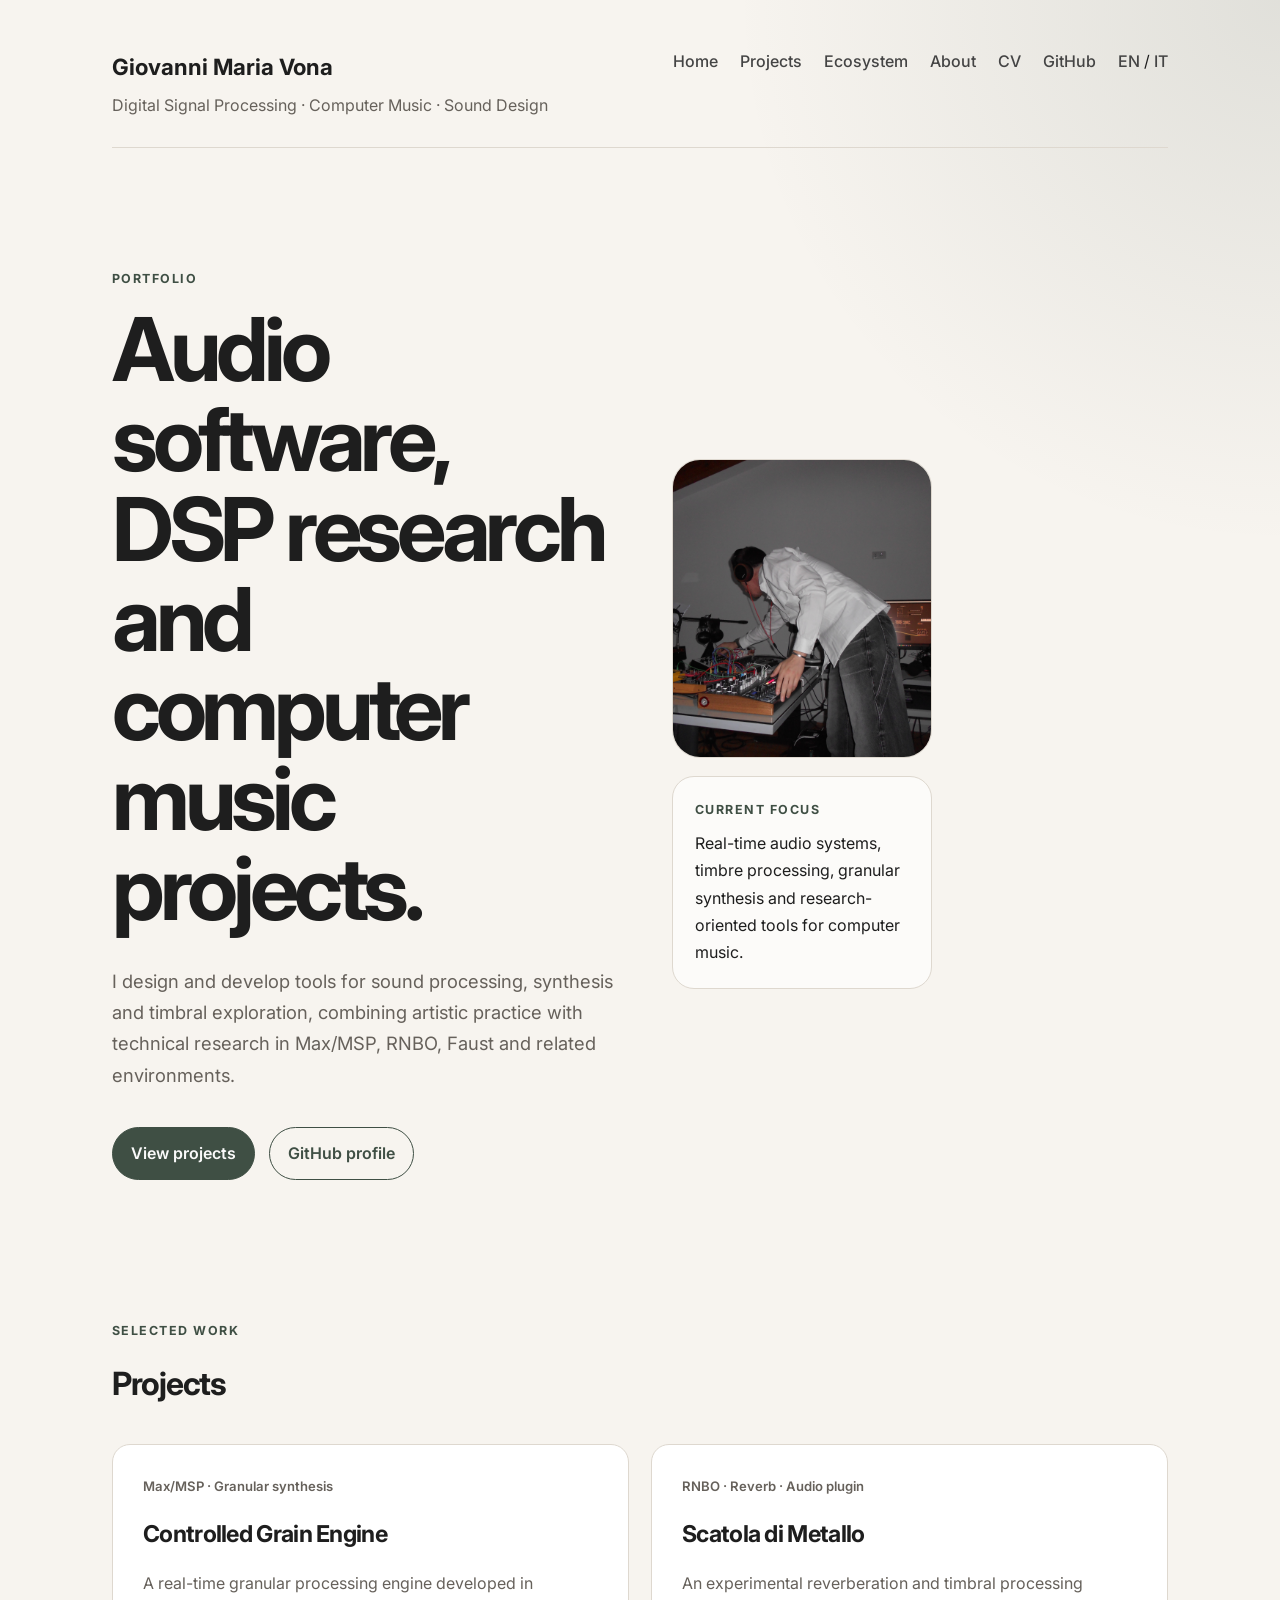
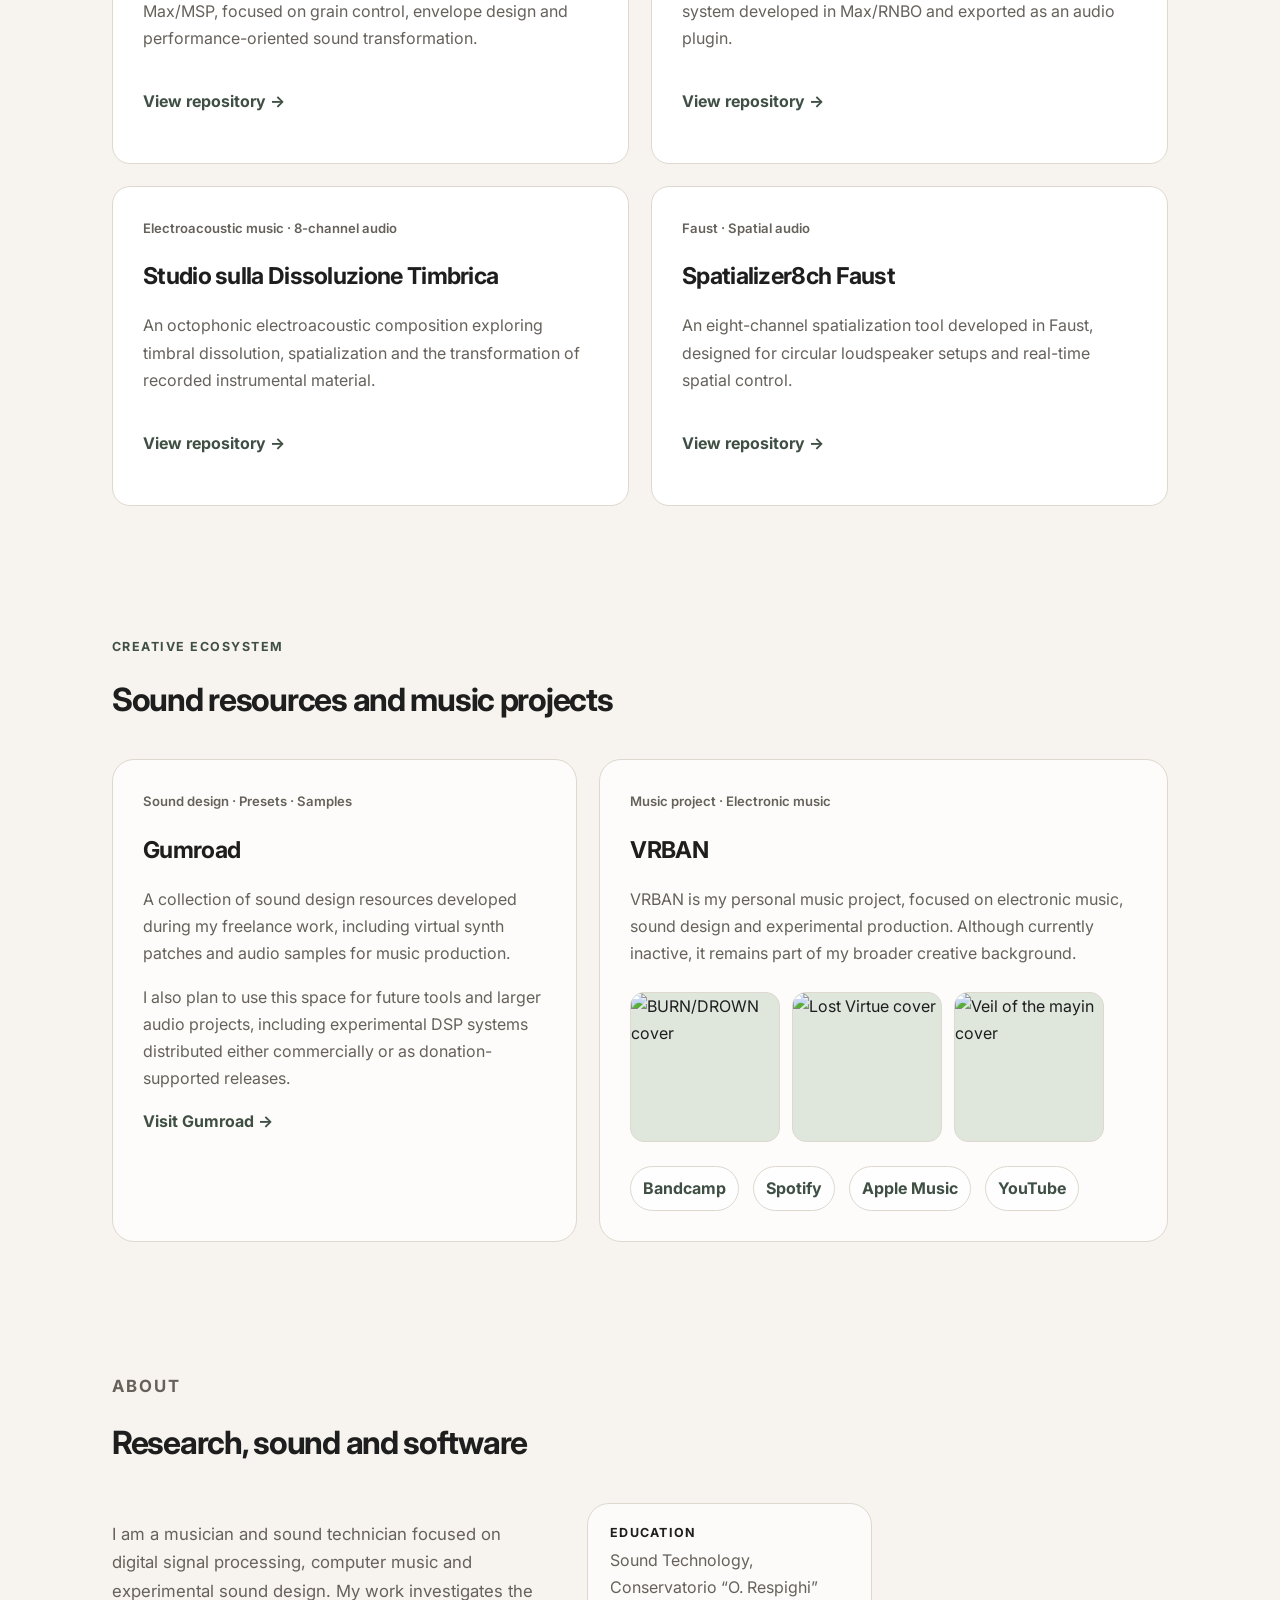
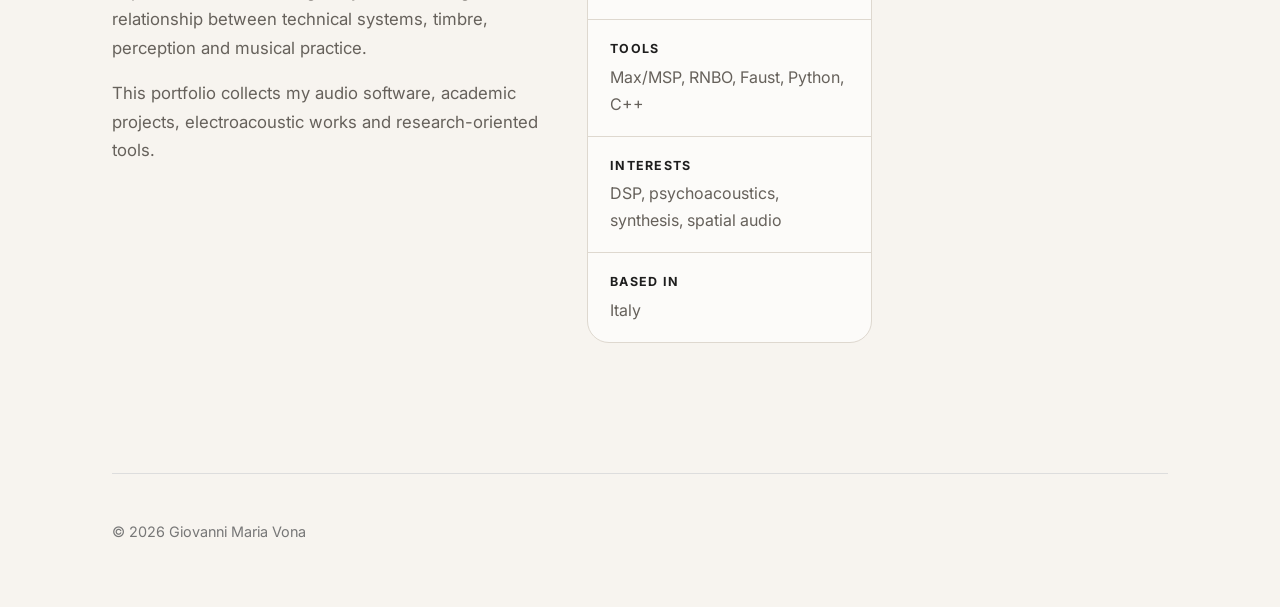
==== index.html @ 20a7e477 "Fix VRBAN covers and language links" ====
<!DOCTYPE html>
<html lang="en">

<head>

    <meta charset="UTF-8">

    <meta name="viewport" content="width=device-width, initial-scale=1.0">

    <title>Giovanni Maria Vona</title>

    <link rel="preconnect" href="https://fonts.googleapis.com">
    <link rel="preconnect" href="https://fonts.gstatic.com" crossorigin>

    <link href="https://fonts.googleapis.com/css2?family=Inter:wght@300;400;500;600;700&display=swap" rel="stylesheet">

    <link rel="stylesheet" href="assets/css/style.css">

</head>

<body>

    <header class="site-header">

        <div>
            <h1>Giovanni Maria Vona</h1>
            <p>Digital Signal Processing · Computer Music · Sound Design</p>
        </div>

       <nav>
            <a href="index.html">Home</a>
            <a href="#projects">Projects</a>
            <a href="#ecosystem">Ecosystem</a>
            <a href="#about">About</a>
            <a href="assets/pdf/giovanni-maria-vona-cv-en.pdf">CV</a>
            <a href="https://github.com/vonagiovannimaria">GitHub</a>

            <span class="language-switch">
                <a href="/">EN</a> /
                <a href="/it/">IT</a>
            </span>
        </nav>

    </header>

    <main>

        <section class="hero">

            <div class="hero-content">

                <p class="eyebrow">Portfolio</p>

                <h2>
                    Audio software, DSP research and computer music projects.
                </h2>

                <p class="hero-text">
                    I design and develop tools for sound processing, synthesis and
                    timbral exploration, combining artistic practice with technical
                    research in Max/MSP, RNBO, Faust and related environments.
                </p>

                <div class="hero-links">
                    <a class="button" href="#projects">View projects</a>
                    <a class="button secondary" href="https://github.com/vonagiovannimaria">GitHub profile</a>
                </div>

            </div>

            <aside class="hero-visual">

                <img src="assets/img/profile.jpg" alt="Portrait of Giovanni Maria Vona" class="profile-photo">

                <div class="profile-note">
                    <p class="eyebrow">Current focus</p>
                    <p>
                       Real-time audio systems, timbre processing, granular synthesis
                        and research-oriented tools for computer music.
                    </p>
                </div>

            </aside>

        </section>

        <section id="projects" class="section">

            <div class="section-heading">
                <p class="eyebrow">Selected work</p>
                <h2>Projects</h2>
            </div>

            <div class="project-grid">

                <article class="project-card">
                    <p class="project-type">Max/MSP · Granular synthesis</p>
                    <h3>Controlled Grain Engine</h3>
                    <p>
                        A real-time granular processing engine developed in Max/MSP,
                        focused on grain control, envelope design and performance-oriented
                        sound transformation.
                    </p>
                    <a href="https://github.com/vonagiovannimaria/controlled-grain-engine">View repository →</a>
                </article>

                <article class="project-card">
                    <p class="project-type">RNBO · Reverb · Audio plugin</p>
                    <h3>Scatola di Metallo</h3>
                    <p>
                        An experimental reverberation and timbral processing system
                        developed in Max/RNBO and exported as an audio plugin.
                    </p>
                    <a href="https://github.com/vonagiovannimaria/scatola-di-metallo">View repository →</a>
                </article>

                <article class="project-card">
                    <p class="project-type">Electroacoustic music · 8-channel audio</p>
                    <h3>Studio sulla Dissoluzione Timbrica</h3>
                    <p>
                        An octophonic electroacoustic composition exploring timbral
                        dissolution, spatialization and the transformation of recorded
                        instrumental material.
                    </p>
                    <a href="https://github.com/vonagiovannimaria/studio-sulla-dissoluzione-timbrica">View repository →</a>
                </article>

                <article class="project-card">
                    <p class="project-type">Faust · Spatial audio</p>
                    <h3>Spatializer8ch Faust</h3>
                    <p>
                        An eight-channel spatialization tool developed in Faust,
                        designed for circular loudspeaker setups and real-time spatial
                        control.
                    </p>
                    <a href="https://github.com/vonagiovannimaria/octophonic-spatializer-faust">View repository →</a>
                </article>

            </div>
        
        </section>

        <section id="ecosystem" class="section ecosystem-section">

            <div class="section-heading">
                <p class="eyebrow">Creative ecosystem</p>
                <h2>Sound resources and music projects</h2>
            </div>

            <div class="ecosystem-grid">

                <article class="ecosystem-card">
                    <p class="project-type">Sound design · Presets · Samples</p>
                    <h3>Gumroad</h3>

                    <p>
                        A collection of sound design resources developed during my
                        freelance work, including virtual synth patches and audio
                        samples for music production.
                    </p>

                    <p>
                        I also plan to use this space for future tools and larger audio
                        projects, including experimental DSP systems distributed either
                        commercially or as donation-supported releases.
                    </p>

                    <a href="https://giovannimariavona.gumroad.com/" target="_blank" rel="noopener noreferrer">
                        Visit Gumroad →
                    </a>
                </article>

                <article class="ecosystem-card vrban-card">
                    <p class="project-type">Music project · Electronic music</p>
                    <h3>VRBAN</h3>

                    <p>
                        VRBAN is my personal music project, focused on electronic music,
                        sound design and experimental production. Although currently
                        inactive, it remains part of my broader creative background.
                    </p>

                    <div class="cover-grid">
                        <img src="assets/img/vrban/cover-01.jpg" alt="BURN/DROWN cover">
                        <img src="assets/img/vrban/cover-02.jpg" alt="Lost Virtue cover">
                        <img src="assets/img/vrban/cover-03.jpg" alt="Veil of the mayin cover">
                    </div>

                    <div class="external-links">
                        <a href="https://vrban.bandcamp.com/" target="_blank" rel="noopener noreferrer">Bandcamp</a>
                        <a href="https://open.spotify.com/intl-it/artist/11kZNmXh2qN95BVE1aNBWV?si=ddhPlFCESmiRmDLRU3Zzhw" target="_blank" rel="noopener noreferrer">Spotify</a>
                        <a href="https://music.apple.com/it/artist/vrban/1598906070" target="_blank" rel="noopener noreferrer">Apple Music</a>
                        <a href="https://www.youtube.com/@vrbansound" target="_blank" rel="noopener noreferrer">YouTube</a>
                    </div>
                </article>

            </div>

        </section>

        <section id="about" class="section about-section">

            <div class="section-heading">
                <p class="eyebrow">About</p>
                <h2>Research, sound and software</h2>
            </div>

            <div class="about-grid">

                <div>
                    <p>
                        I am a musician and sound technician focused on digital signal
                        processing, computer music and experimental sound design.
                        My work investigates the relationship between technical systems,
                        timbre, perception and musical practice.
                 </p>

                    <p>
                        This portfolio collects my audio software, academic projects,
                        electroacoustic works and research-oriented tools.
                    </p>
                </div>

                <ul class="info-list">
                    <li>
                        <span>Education</span>
                        Sound Technology, Conservatorio “O. Respighi”
                    </li>
                    <li>
                        <span>Tools</span>
                        Max/MSP, RNBO, Faust, Python, C++
                    </li>
                    <li>
                        <span>Interests</span>
                        DSP, psychoacoustics, synthesis, spatial audio
                    </li>
                    <li>
                        <span>Based in</span>
                        Italy
                    </li>
                </ul>

            </div>

        </section>

    </main>

    <footer>
        <p>© 2026 Giovanni Maria Vona</p>
    </footer>

</body>

</html>
---- assets/css/style.css ----
/* ---------- General ---------- */

* {
    box-sizing: border-box;
}

html {
    scroll-behavior: smooth;
}

body {
    max-width: 1120px;
    margin: 0 auto;
    padding: 48px 32px;

    font-family: "Inter", Arial, Helvetica, sans-serif;

    color: #1f1f1f;
    background: #fafafa;

    line-height: 1.7;
}

a {
    color: inherit;
}

/* ---------- Header ---------- */

.site-header {
    display: flex;
    justify-content: space-between;
    align-items: flex-start;
    gap: 32px;

    margin-bottom: 120px;
}

.site-header h1 {
    margin: 0;
    font-size: 1.4rem;
    font-weight: 700;
}

.site-header p {
    margin: 6px 0 0;
    color: #666;
}

nav {
    display: flex;
    gap: 22px;
    flex-wrap: wrap;
}

nav a {
    text-decoration: none;
    color: #444;
    font-weight: 500;
}

nav a:hover {
    color: #000;
}

/* ---------- Hero ---------- */

.hero {
    max-width: 820px;
    margin-bottom: 140px;
}

.eyebrow {
    margin: 0 0 16px;

    color: #666;

    font-size: 0.78rem;
    font-weight: 700;
    letter-spacing: 0.12em;
    text-transform: uppercase;
}

.hero h2 {
    margin: 0;

    font-size: clamp(2.5rem, 7vw, 5.5rem);
    line-height: 1.02;
    letter-spacing: -0.06em;
}

.hero-text {
    max-width: 680px;
    margin: 32px 0 0;

    color: #555;

    font-size: 1.15rem;
}

.hero-links {
    display: flex;
    gap: 14px;
    flex-wrap: wrap;

    margin-top: 36px;
}

.button {
    display: inline-block;

    padding: 12px 18px;

    border: 1px solid #1f1f1f;
    border-radius: 999px;

    background: #1f1f1f;
    color: #fafafa;

    text-decoration: none;
    font-weight: 600;
}

.button.secondary {
    background: transparent;
    color: #1f1f1f;
}

.button:hover {
    transform: translateY(-2px);
}

/* ---------- Sections ---------- */

.section {
    margin-bottom: 130px;
}

.section-heading {
    margin-bottom: 32px;
}

.section-heading h2 {
    margin: 0;

    font-size: 2rem;
    letter-spacing: -0.04em;
}

/* ---------- Project cards ---------- */

.project-grid {
    display: grid;
    grid-template-columns: repeat(2, minmax(0, 1fr));
    gap: 22px;
}

.project-card {
    min-height: 320px;

    padding: 30px;

    border: 1px solid #ddd;
    border-radius: 18px;

    background: #fff;

    transition: transform 0.2s ease, border-color 0.2s ease;
}

.project-card:hover {
    transform: translateY(-4px);
    border-color: #aaa;
}

.project-type {
    margin: 0 0 18px;

    color: #777;

    font-size: 0.82rem;
    font-weight: 600;
}

.project-card h3 {
    margin: 0 0 14px;

    font-size: 1.45rem;
    letter-spacing: -0.03em;
}

.project-card p {
    color: #555;
}

.project-card a {
    display: inline-block;

    margin-top: 20px;

    text-decoration: none;
    font-weight: 700;
}

.project-card a:hover {
    text-decoration: underline;
}

/* ---------- About ---------- */

.about-section {
    max-width: 760px;
}

.about-section p {
    color: #444;
    font-size: 1.05rem;
}

/* ---------- Footer ---------- */

footer {
    margin-top: 120px;
    padding-top: 32px;

    border-top: 1px solid #ddd;

    color: #777;
    font-size: 0.9rem;
}

/* ---------- Responsive ---------- */

@media (max-width: 760px) {

    body {
        padding: 32px 20px;
    }

    .site-header {
        flex-direction: column;
        margin-bottom: 80px;
    }

    .hero {
        margin-bottom: 100px;
    }

    .project-grid {
        grid-template-columns: 1fr;
    }

}

/* ---------- Visual refresh ---------- */

:root {
    --color-background: #f7f4ef;
    --color-surface: #ffffff;
    --color-text: #1e1e1e;
    --color-muted: #66615b;
    --color-border: #ded8cf;
    --color-accent: #3f4f44;
    --color-accent-soft: #dfe7dd;
}

body {
    color: var(--color-text);
    background:
        radial-gradient(circle at top right, rgba(63, 79, 68, 0.12), transparent 34rem),
        var(--color-background);
}

.site-header {
    border-bottom: 1px solid var(--color-border);
    padding-bottom: 28px;
}

.site-header p,
.hero-text,
.project-card p,
.about-section p {
    color: var(--color-muted);
}

nav a:hover {
    color: var(--color-accent);
}

.eyebrow {
    color: var(--color-accent);
}

.hero {
    display: grid;
    grid-template-columns: minmax(0, 1.35fr) minmax(260px, 0.65fr);
    gap: 56px;
    align-items: center;
}

.hero-content {
    max-width: 820px;
}

.hero-visual {
    display: flex;
    flex-direction: column;
    gap: 18px;
}

.profile-photo {
    width: 100%;
    aspect-ratio: 1 / 1.15;
    object-fit: cover;

    border-radius: 28px;
    border: 1px solid var(--color-border);

    background: var(--color-accent-soft);
}

.profile-note {
    padding: 22px;

    border: 1px solid var(--color-border);
    border-radius: 22px;

    background: rgba(255, 255, 255, 0.65);
}

.profile-note p {
    margin: 0;
}

.profile-note .eyebrow {
    margin-bottom: 10px;
}

.button {
    border-color: var(--color-accent);
    background: var(--color-accent);
}

.button.secondary {
    color: var(--color-accent);
}

.button:hover {
    transform: translateY(-2px);
}

.project-card {
    border-color: var(--color-border);
}

.project-card:hover {
    border-color: var(--color-accent);
}

.project-card a {
    color: var(--color-accent);
}

.about-grid {
    display: grid;
    grid-template-columns: minmax(0, 1.2fr) minmax(260px, 0.8fr);
    gap: 48px;
    align-items: start;
}

.info-list {
    list-style: none;

    margin: 0;
    padding: 0;

    border: 1px solid var(--color-border);
    border-radius: 22px;

    background: rgba(255, 255, 255, 0.65);
}

.info-list li {
    padding: 18px 22px;

    border-bottom: 1px solid var(--color-border);

    color: var(--color-muted);
}

.info-list li:last-child {
    border-bottom: none;
}

.info-list span {
    display: block;

    margin-bottom: 4px;

    color: var(--color-text);

    font-size: 0.78rem;
    font-weight: 700;
    letter-spacing: 0.1em;
    text-transform: uppercase;
}

@media (max-width: 820px) {

    .hero {
        grid-template-columns: 1fr;
    }

    .hero-visual {
        max-width: 420px;
    }

    .about-grid {
        grid-template-columns: 1fr;
    }

}

/* ---------- Creative ecosystem ---------- */

.ecosystem-grid {
    display: grid;
    grid-template-columns: minmax(0, 0.9fr) minmax(0, 1.1fr);
    gap: 22px;
}

.ecosystem-card {
    padding: 30px;

    border: 1px solid var(--color-border);
    border-radius: 22px;

    background: rgba(255, 255, 255, 0.72);
}

.ecosystem-card h3 {
    margin: 0 0 14px;

    font-size: 1.45rem;
    letter-spacing: -0.03em;
}

.ecosystem-card p {
    color: var(--color-muted);
}

.ecosystem-card a {
    color: var(--color-accent);

    text-decoration: none;
    font-weight: 700;
}

.ecosystem-card a:hover {
    text-decoration: underline;
}

.cover-grid {
    display: grid;
    grid-template-columns: repeat(3, 1fr);
    gap: 10px;

    margin: 24px 0;
}

.cover-grid img {
    width: 100%;
    aspect-ratio: 1 / 1;

    object-fit: cover;

    border-radius: 14px;
    border: 1px solid var(--color-border);

    background: var(--color-accent-soft);
}

.external-links {
    display: flex;
    flex-wrap: wrap;
    gap: 14px;
}

.external-links a {
    padding: 8px 12px;

    border: 1px solid var(--color-border);
    border-radius: 999px;

    background: rgba(255, 255, 255, 0.75);
}

.external-links a:hover {
    border-color: var(--color-accent);
    text-decoration: none;
}

@media (max-width: 820px) {

    .ecosystem-grid {
        grid-template-columns: 1fr;
    }

}

/* ---------- VRBAN covers size fix ---------- */

.vrban-card .cover-grid {
    display: grid;
    grid-template-columns: repeat(3, 150px);
    gap: 12px;

    margin: 24px 0;
}

.vrban-card .cover-grid img {
    display: block;

    width: 150px;
    height: 150px;

    object-fit: cover;

    border-radius: 14px;
    border: 1px solid var(--color-border);
}

@media (max-width: 620px) {

    .vrban-card .cover-grid {
        grid-template-columns: repeat(3, minmax(0, 1fr));
    }

    .vrban-card .cover-grid img {
        width: 100%;
        height: auto;
        aspect-ratio: 1 / 1;
    }

}
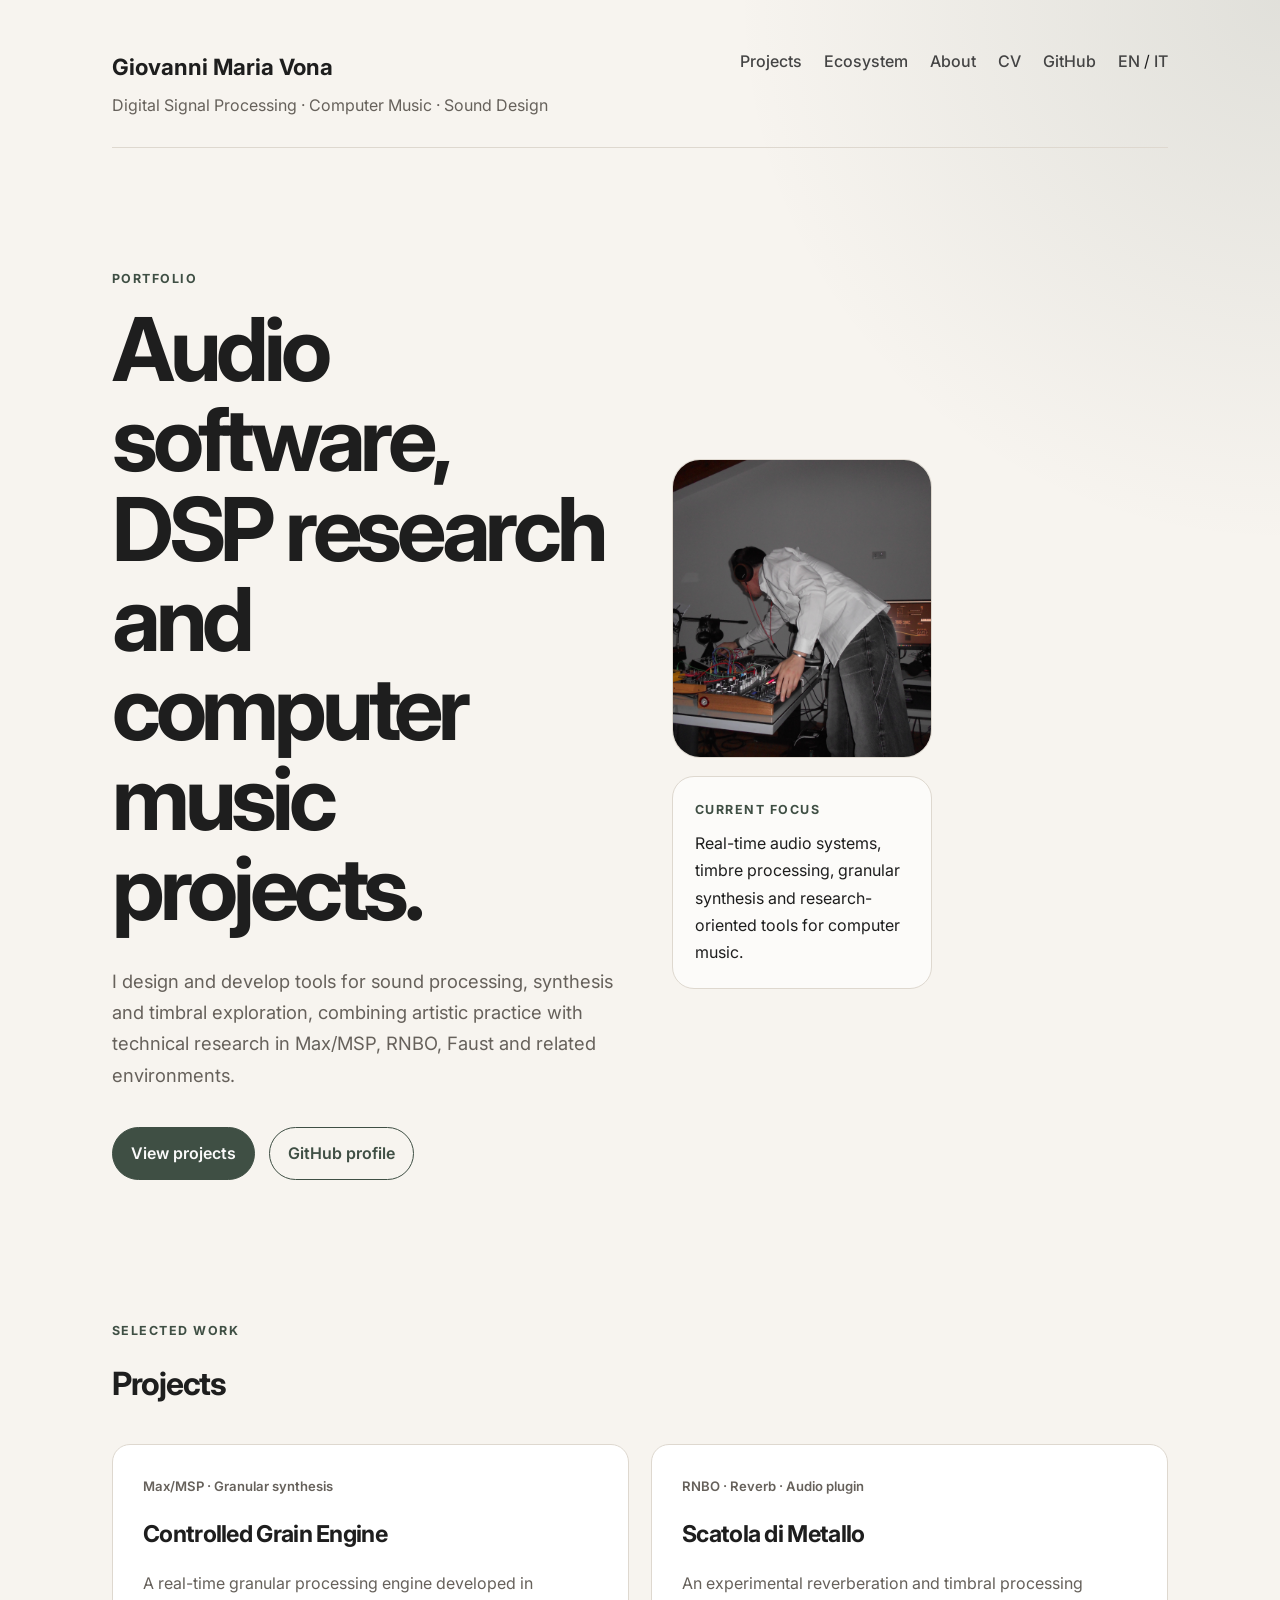
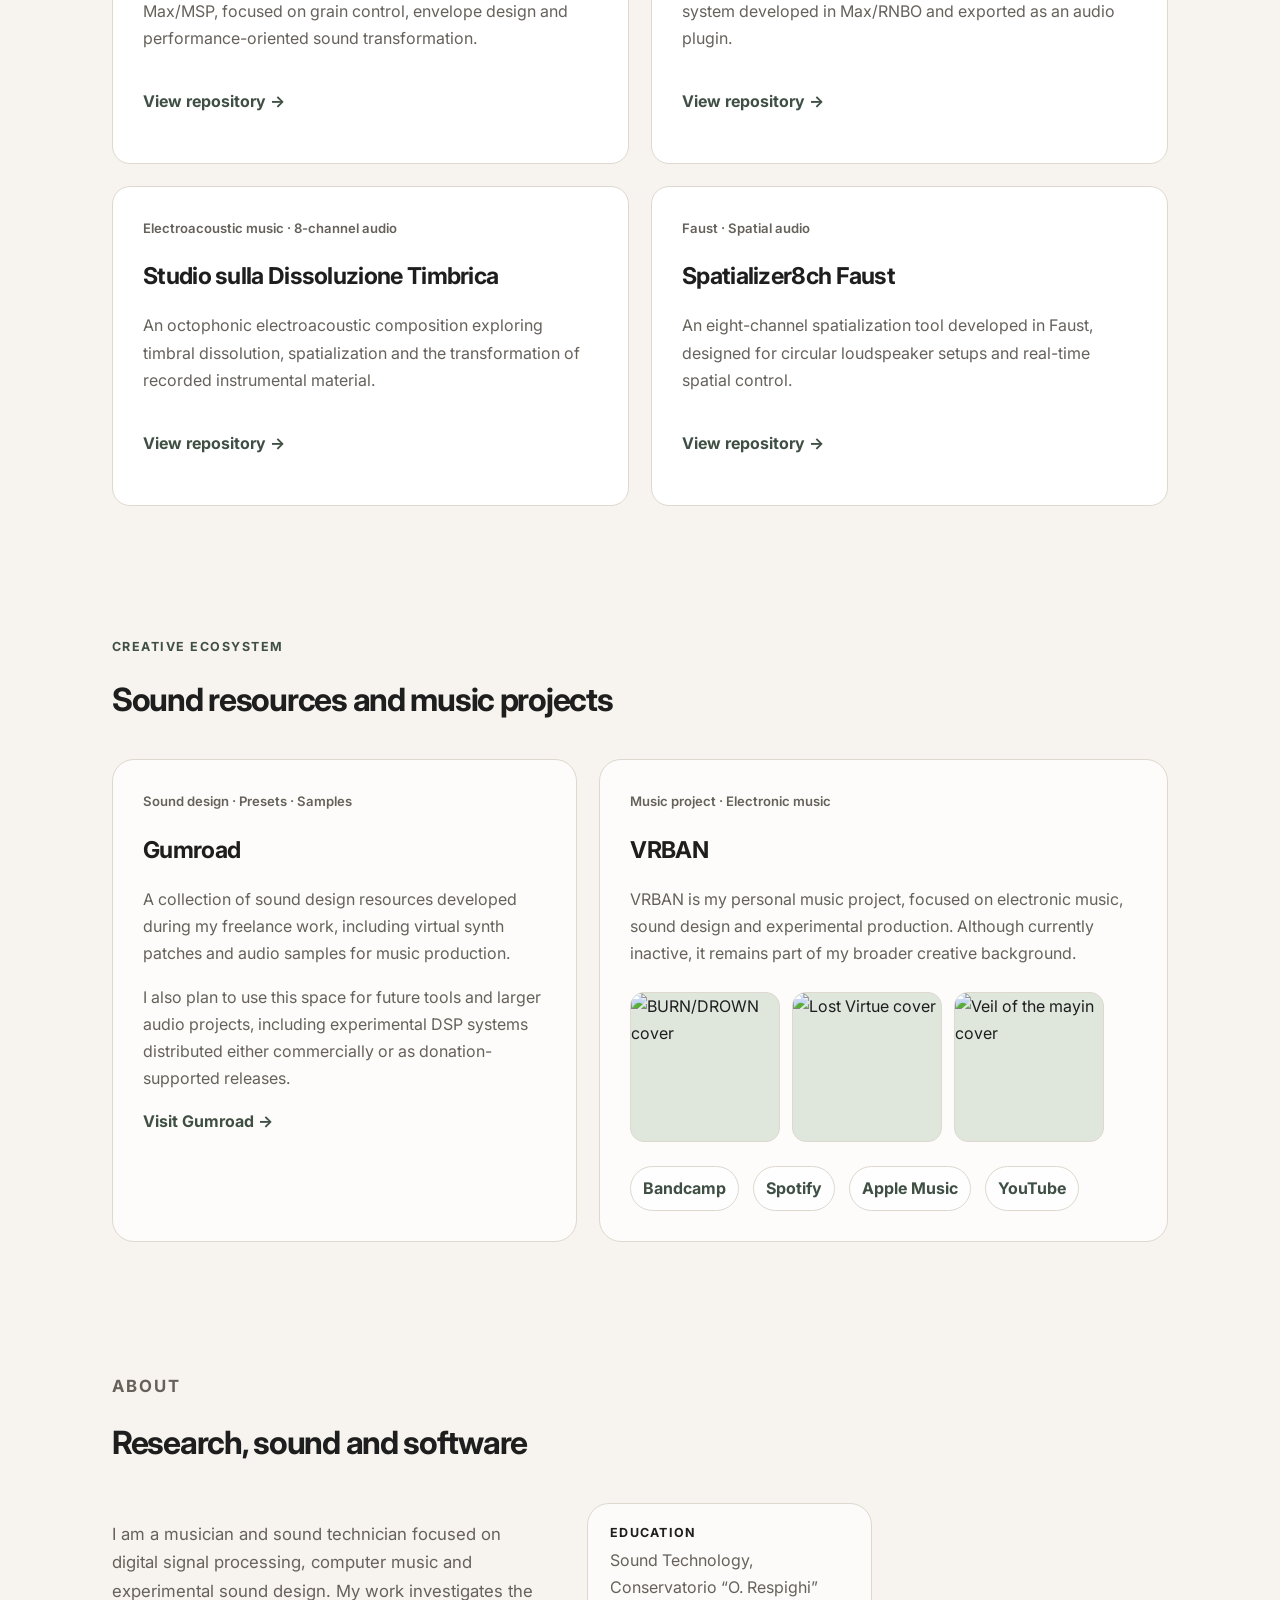
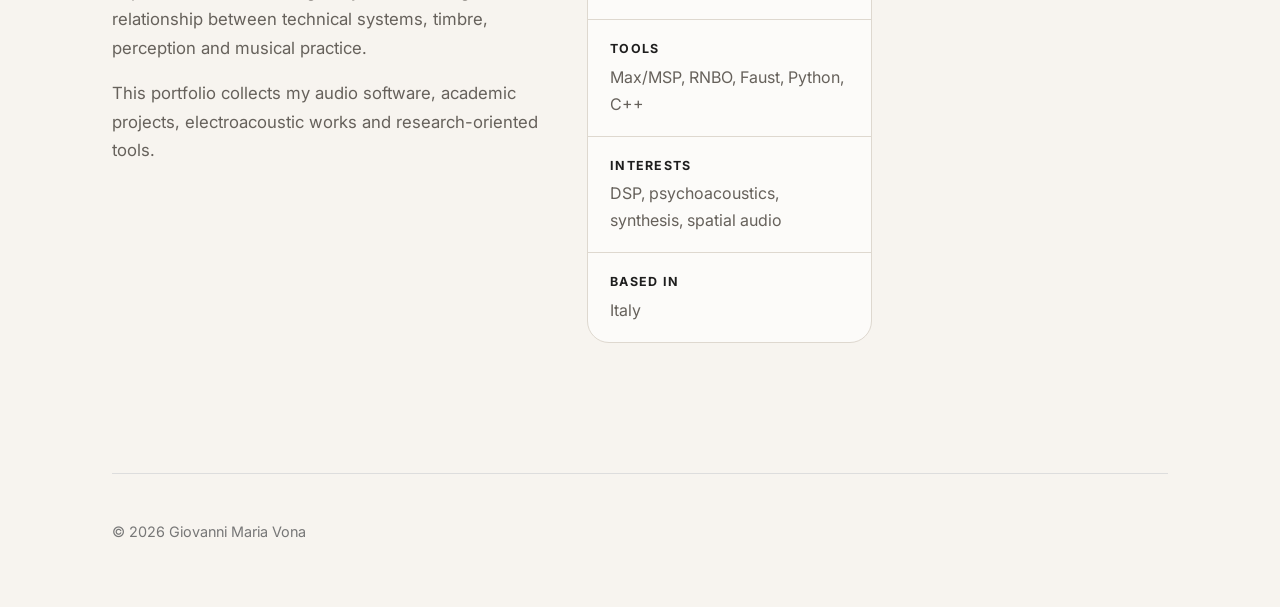
==== commit d4722349: "Remove home navigation link" ====
--- a/index.html
+++ b/index.html
@@ -28,7 +28,6 @@
         </div>
 
        <nav>
-            <a href="index.html">Home</a>
             <a href="#projects">Projects</a>
             <a href="#ecosystem">Ecosystem</a>
             <a href="#about">About</a>
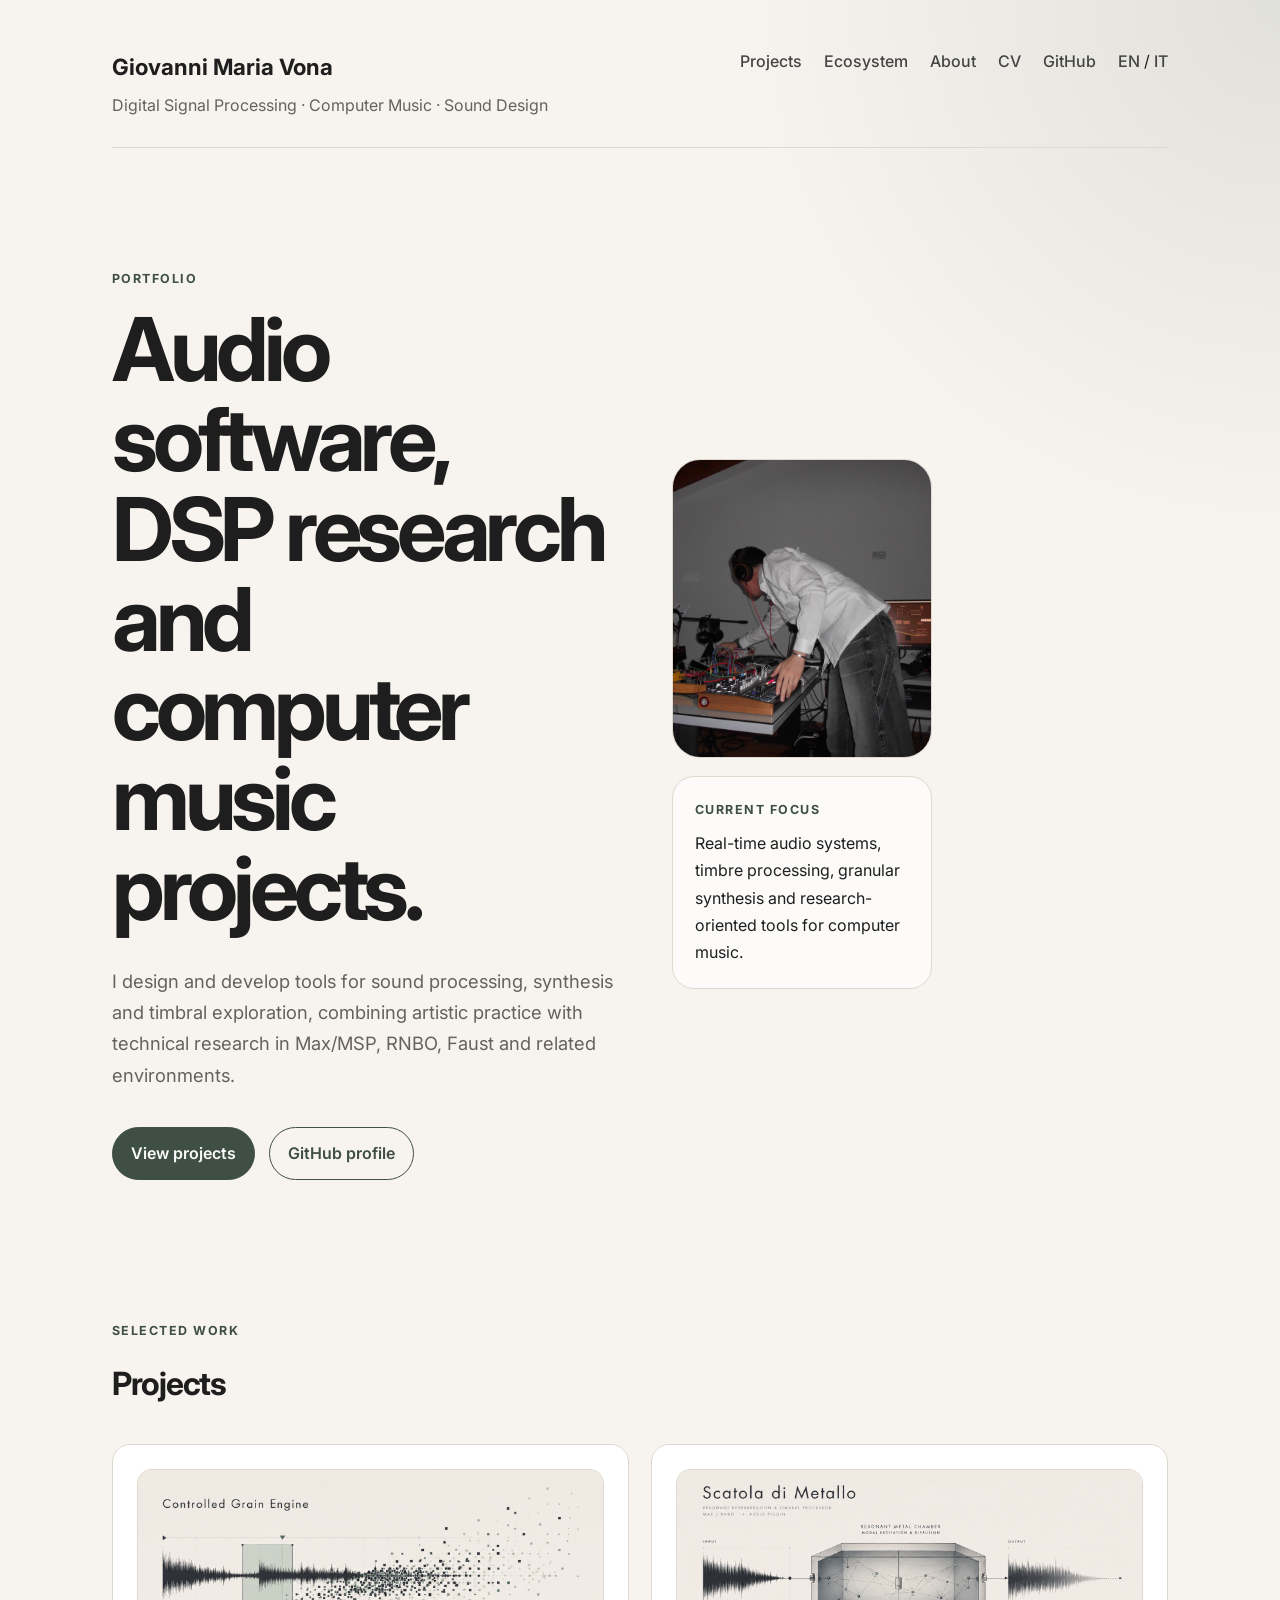
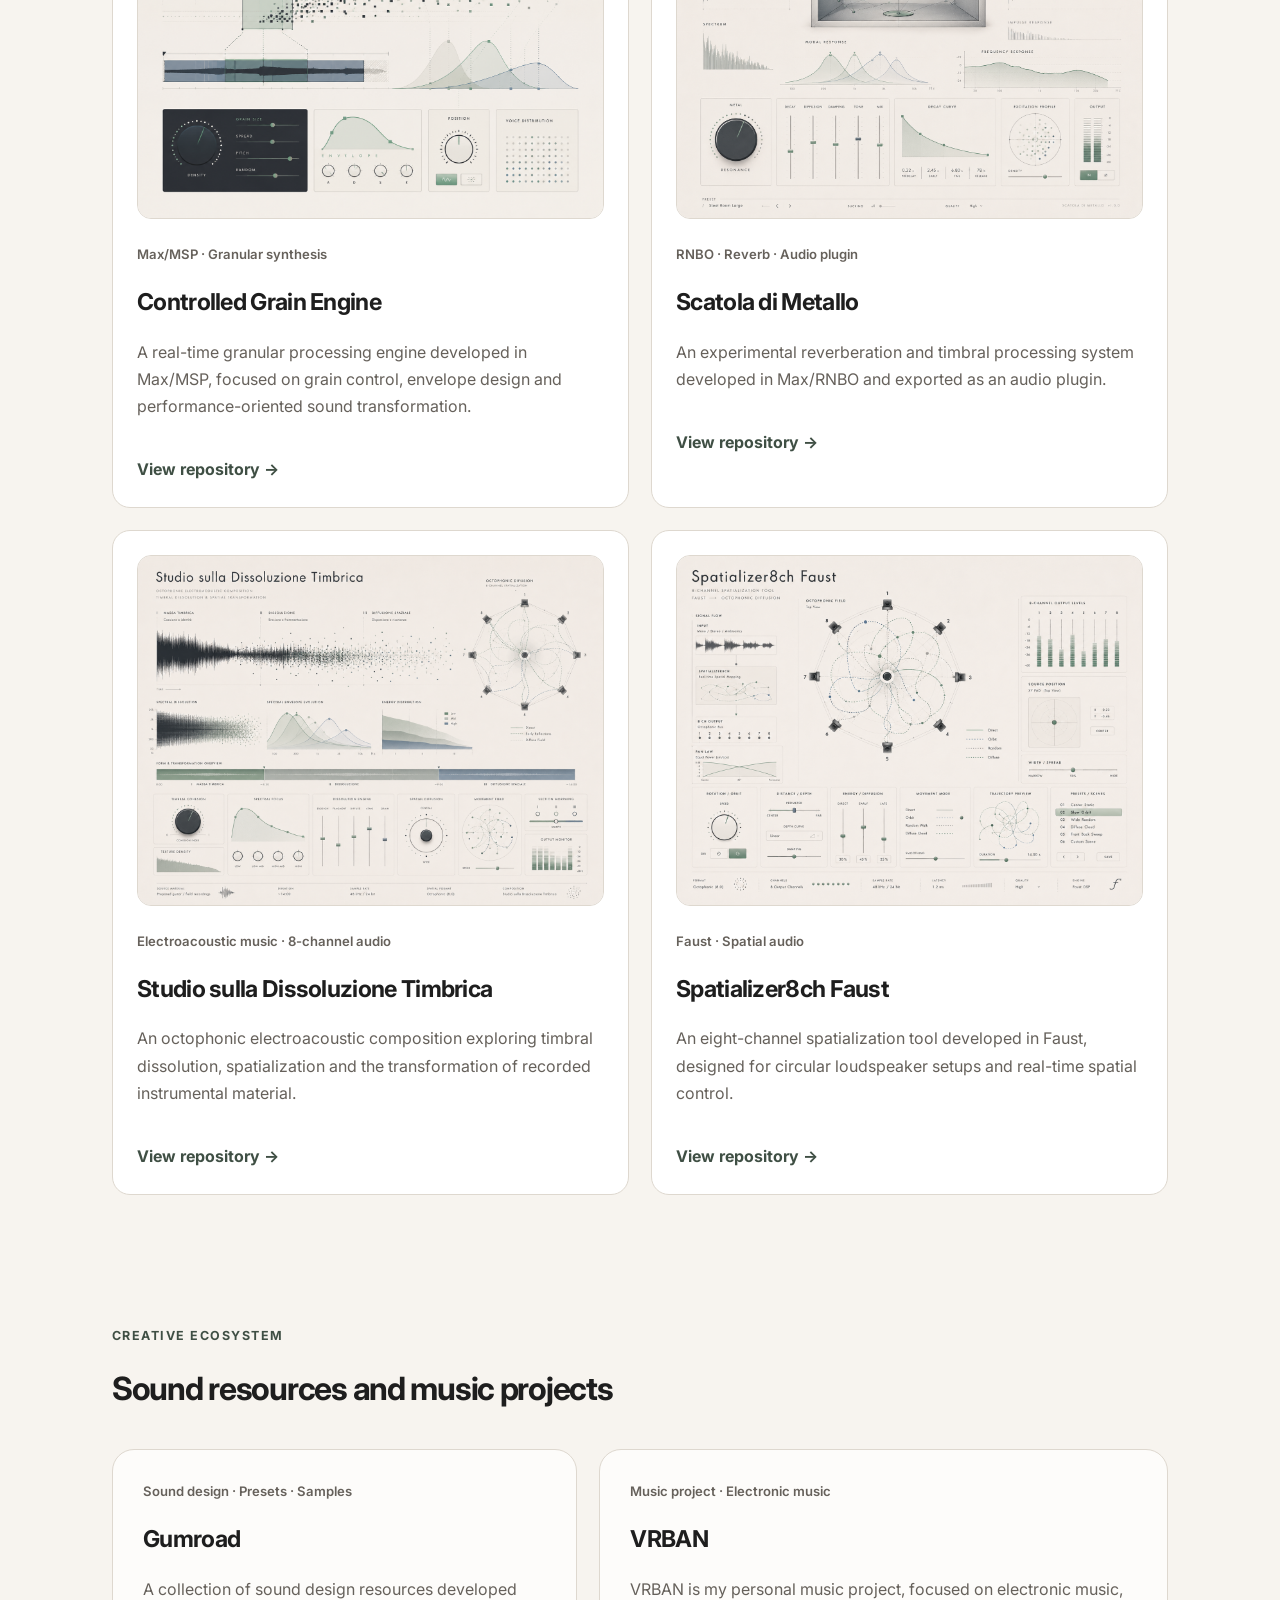
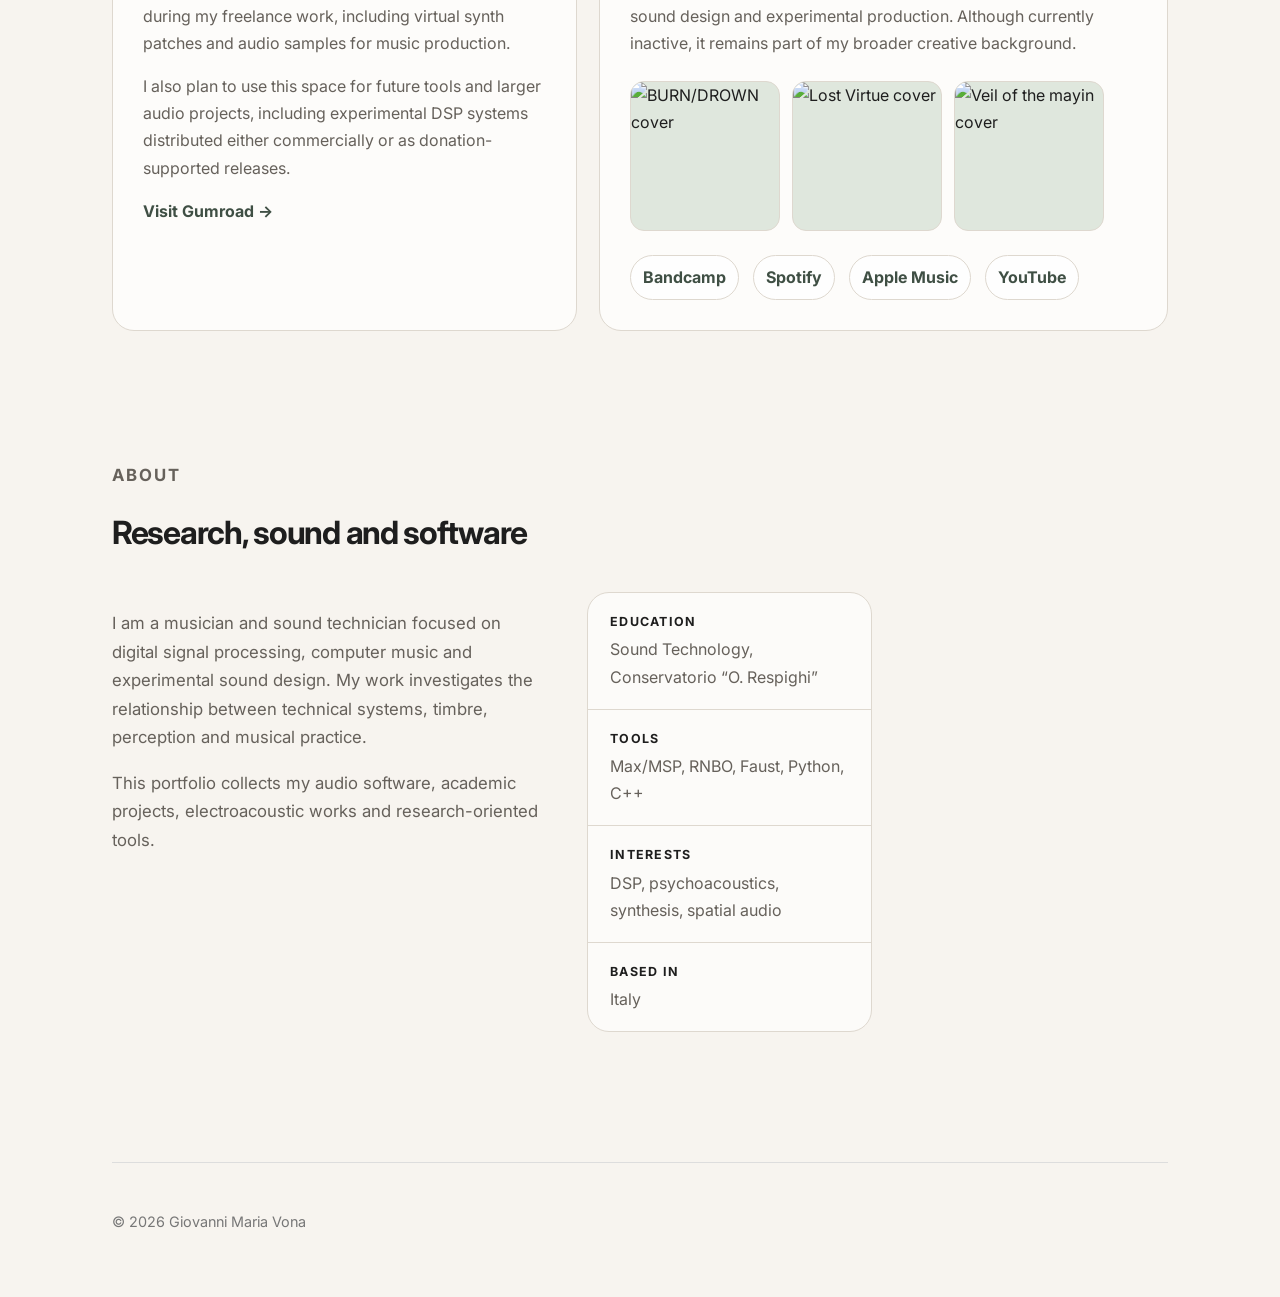
==== commit 0749b451: "Add project cover images Add dedicated cover illustrations to the four main project cards. Introduce" ====
--- a/index.html
+++ b/index.html
@@ -93,6 +93,11 @@
             <div class="project-grid">
 
                 <article class="project-card">
+                    <img
+                        class="project-cover"
+                        src="/assets/img/projects/cge-cover.png"
+                        alt="Controlled Grain Engine project illustration"
+                    >
                     <p class="project-type">Max/MSP · Granular synthesis</p>
                     <h3>Controlled Grain Engine</h3>
                     <p>
@@ -104,6 +109,11 @@
                 </article>
 
                 <article class="project-card">
+                    <img
+                        class="project-cover"
+                        src="/assets/img/projects/sdm-cover.png"
+                        alt="Scatola di Metallo project illustration"
+                    >
                     <p class="project-type">RNBO · Reverb · Audio plugin</p>
                     <h3>Scatola di Metallo</h3>
                     <p>
@@ -114,6 +124,11 @@
                 </article>
 
                 <article class="project-card">
+                    <img
+                        class="project-cover"
+                        src="/assets/img/projects/ssdt-cover.png"
+                        alt="Studio sulla Dissoluzione Timbrica project illustration"
+                    >
                     <p class="project-type">Electroacoustic music · 8-channel audio</p>
                     <h3>Studio sulla Dissoluzione Timbrica</h3>
                     <p>
@@ -125,6 +140,11 @@
                 </article>
 
                 <article class="project-card">
+                    <img
+                        class="project-cover"
+                        src="/assets/img/projects/sp8ch-cover.png"
+                        alt="Spatializer8ch Faust project illustration"
+                    >
                     <p class="project-type">Faust · Spatial audio</p>
                     <h3>Spatializer8ch Faust</h3>
                     <p>
--- a/assets/css/style.css
+++ b/assets/css/style.css
@@ -156,9 +156,8 @@
 }
 
 .project-card {
-    min-height: 320px;
-
-    padding: 30px;
+
+    padding: 24px;
 
     border: 1px solid #ddd;
     border-radius: 18px;
@@ -542,4 +541,23 @@
         aspect-ratio: 1 / 1;
     }
 
+}
+
+/* ---------- Project cover images ---------- */
+
+.project-cover {
+    display: block;
+
+    width: 100%;
+    height: auto;
+    aspect-ratio: 4 / 3;
+
+    margin-bottom: 24px;
+
+    object-fit: cover;
+
+    border: 1px solid var(--color-border);
+    border-radius: 14px;
+
+    background: var(--color-accent-soft);
 }
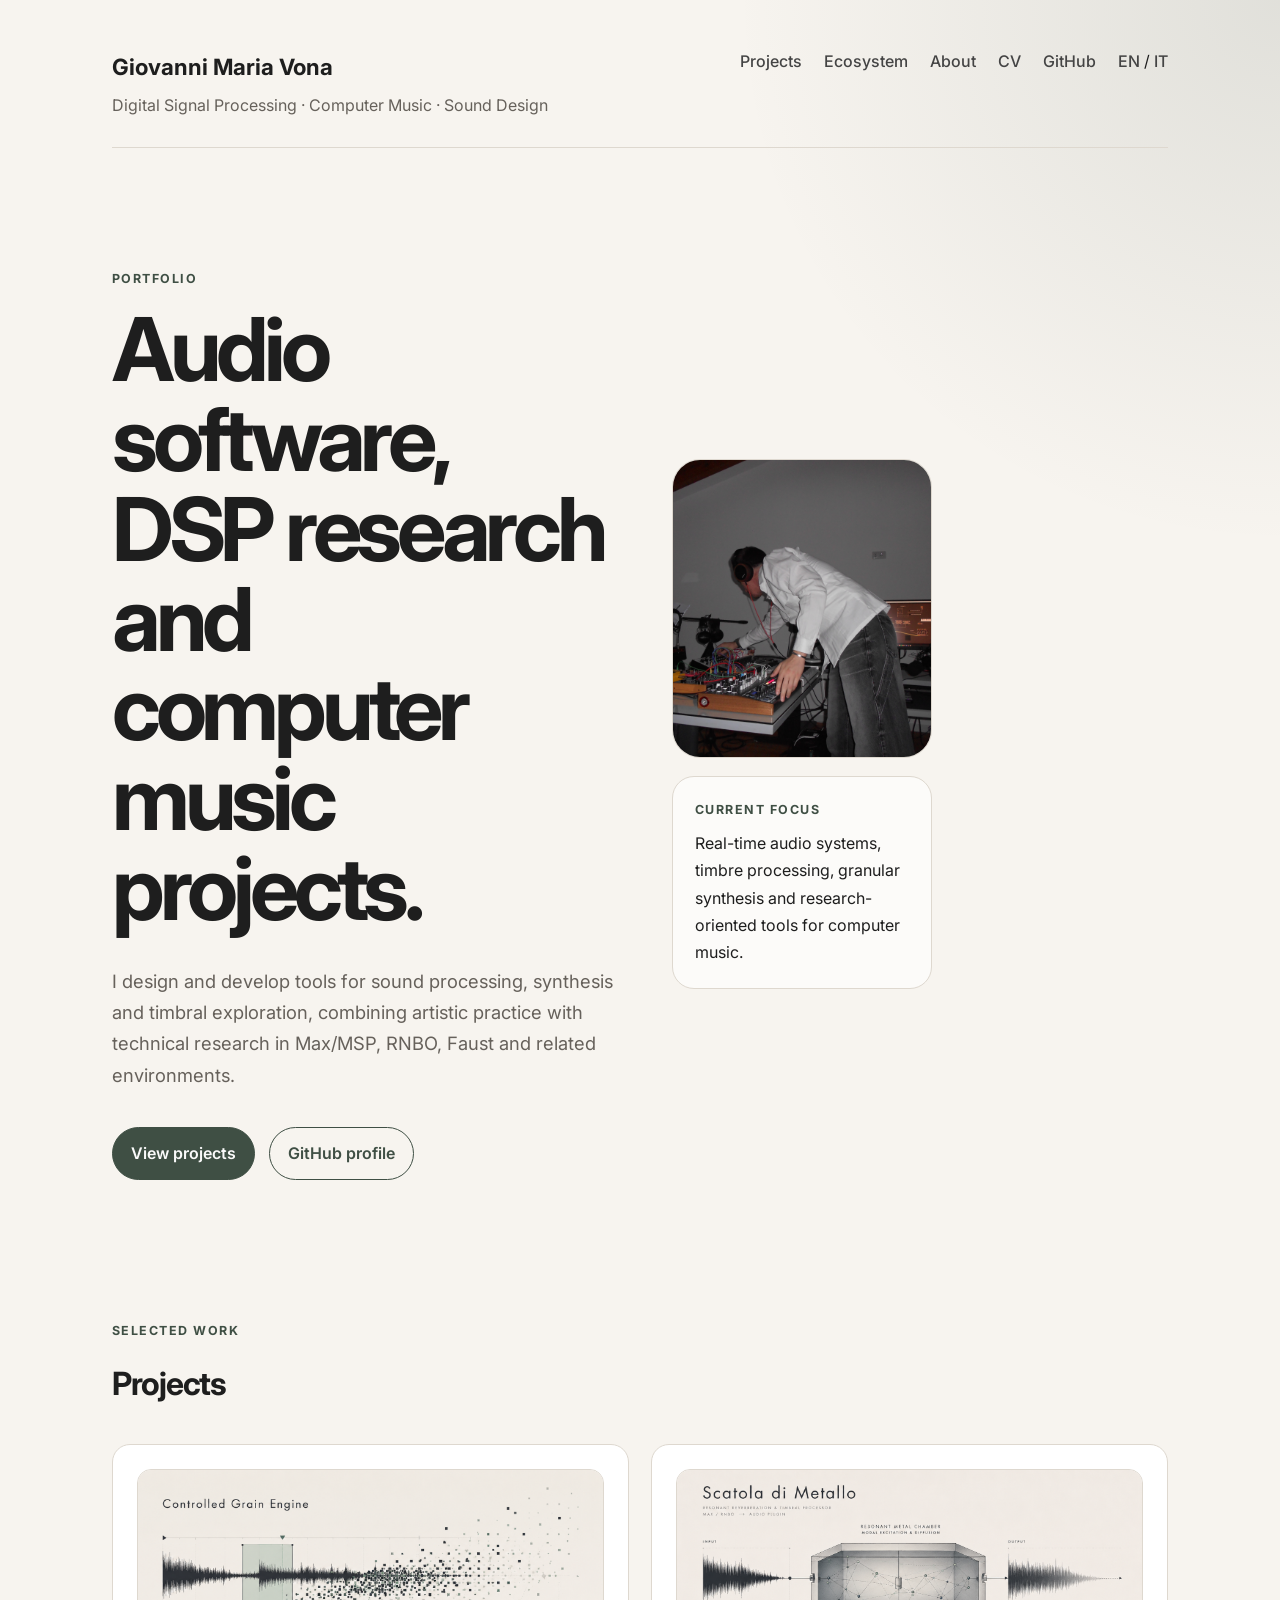
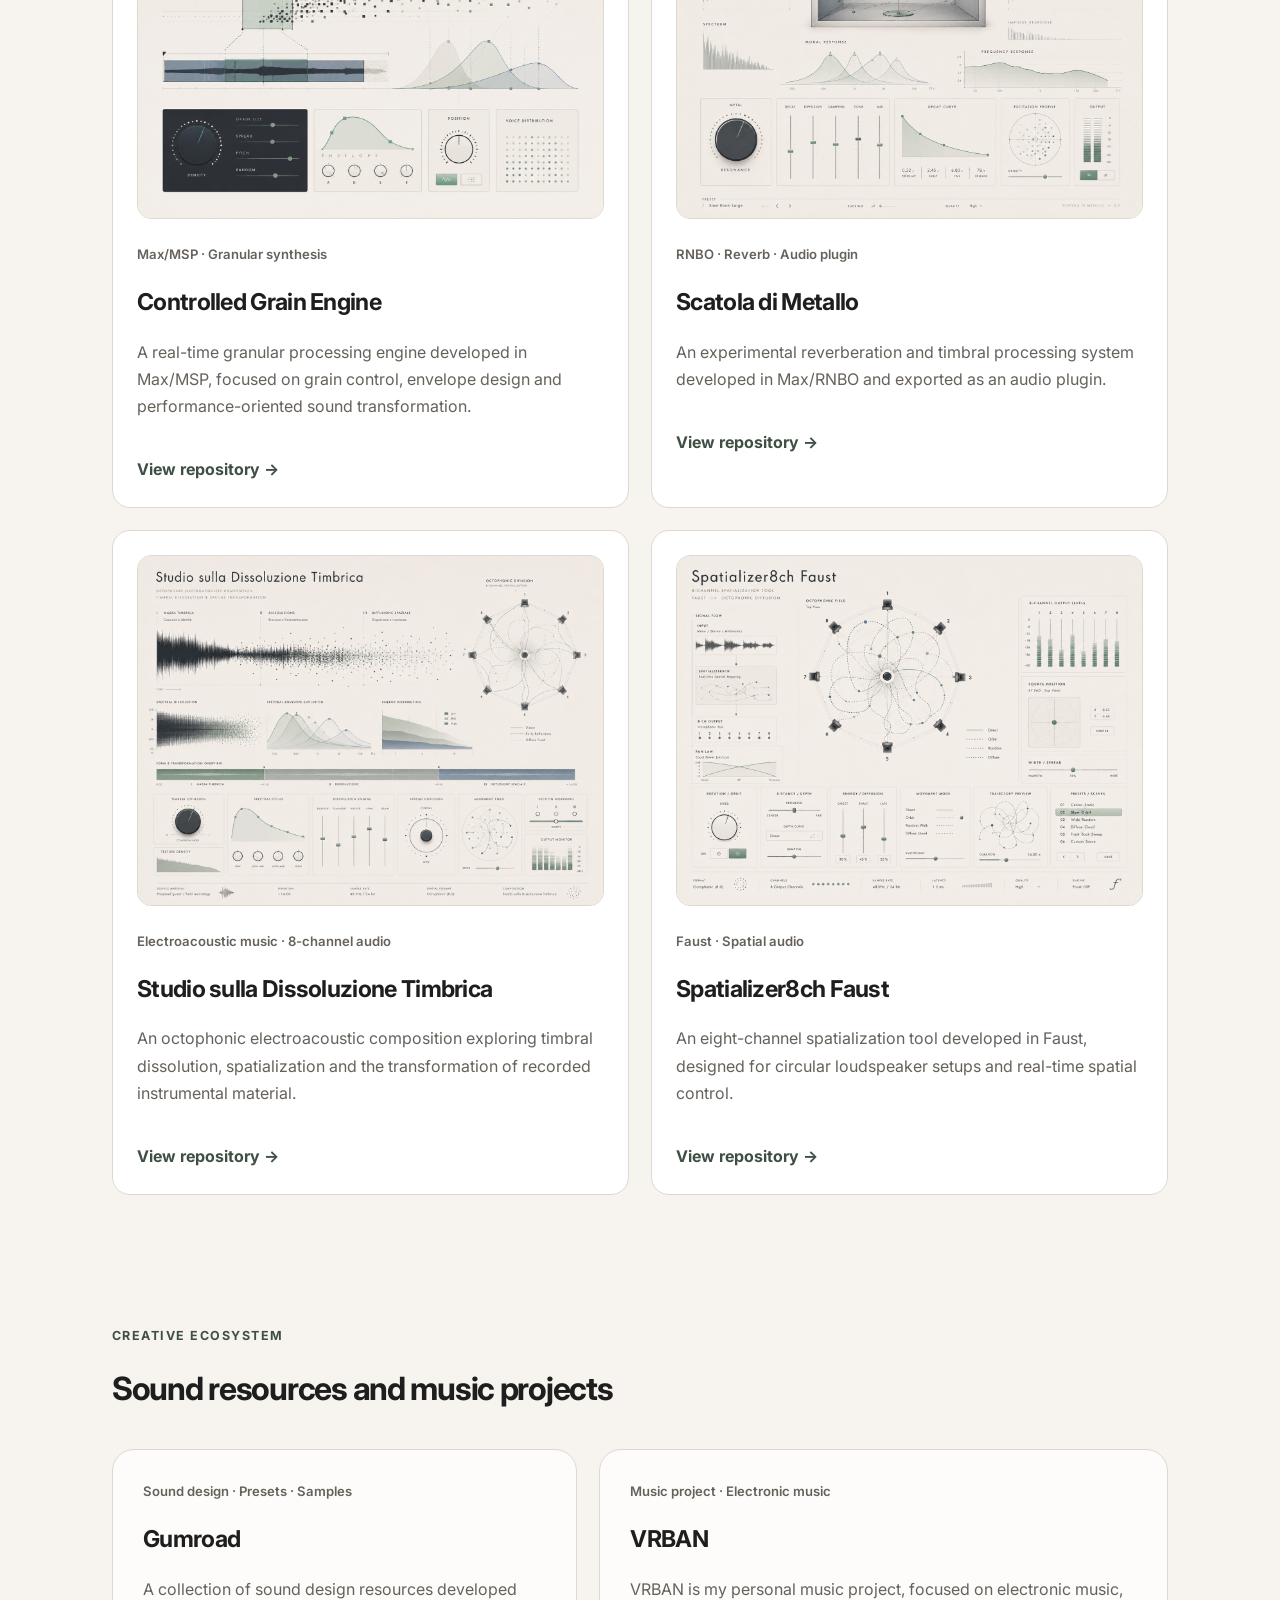
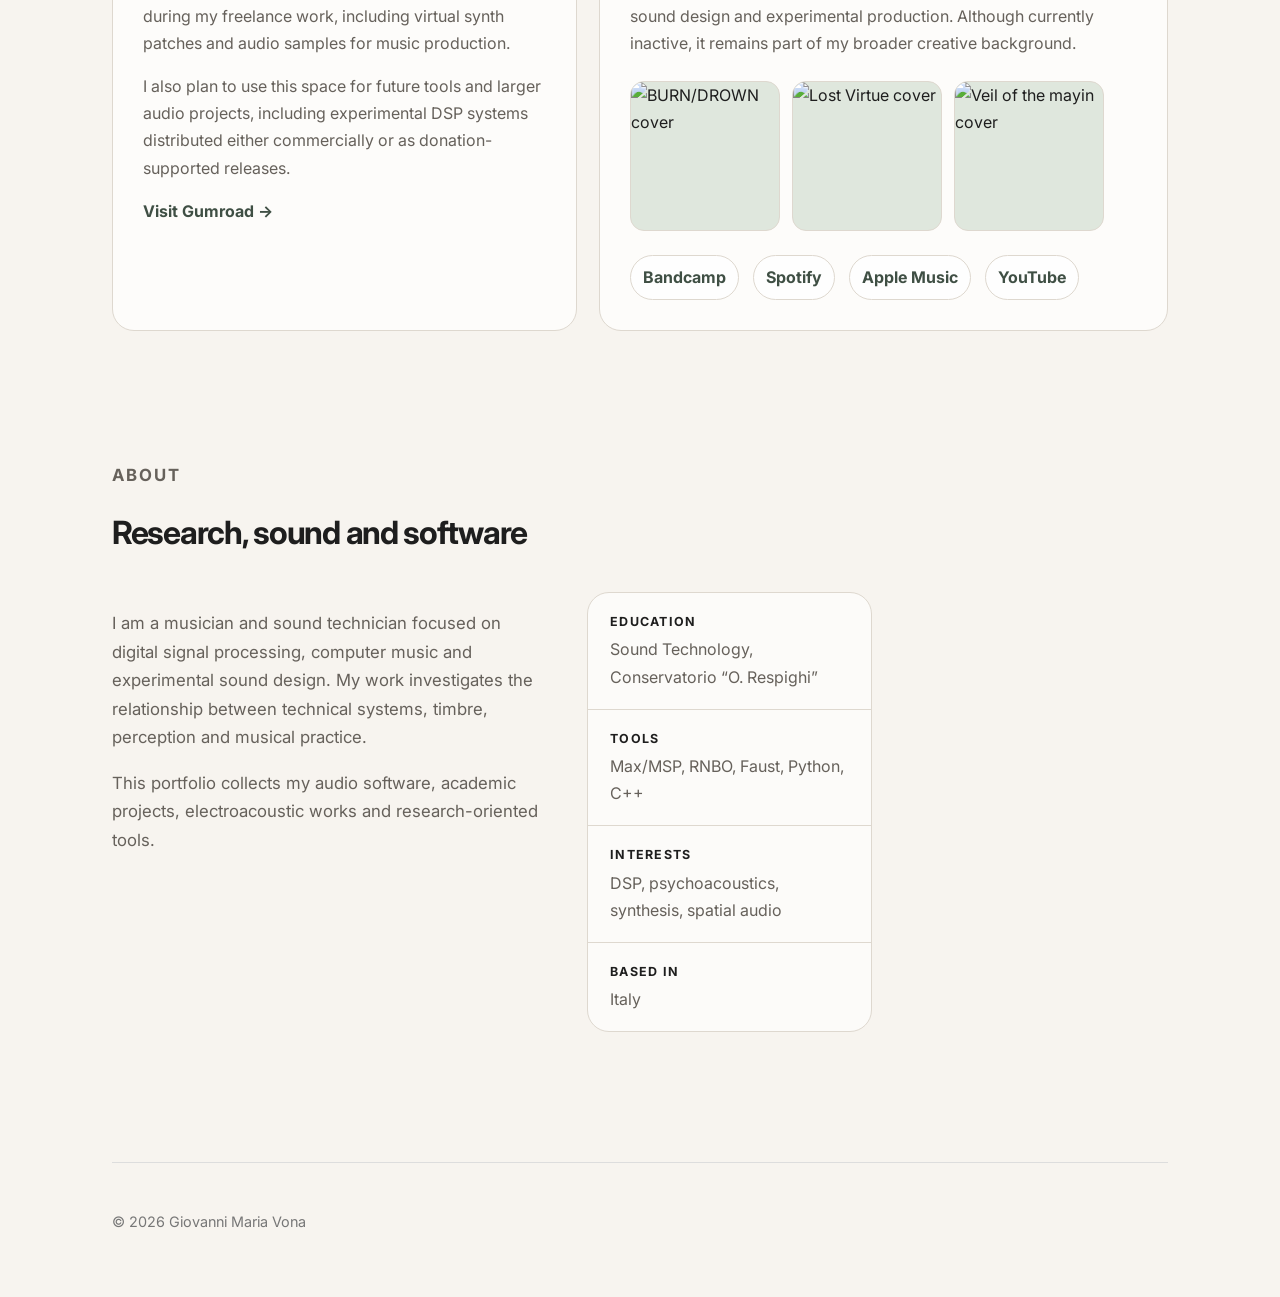
==== commit f4173dd9: "Force responsive project image sizing Constrain project illustrations directly within their card con" ====
--- a/index.html
+++ b/index.html
@@ -97,6 +97,7 @@
                         class="project-cover"
                         src="/assets/img/projects/cge-cover.png"
                         alt="Controlled Grain Engine project illustration"
+                        style="display: block; width: 100%; max-width: 100%; height: auto; aspect-ratio: 4 / 3; object-fit: cover;"
                     >
                     <p class="project-type">Max/MSP · Granular synthesis</p>
                     <h3>Controlled Grain Engine</h3>
@@ -113,6 +114,7 @@
                         class="project-cover"
                         src="/assets/img/projects/sdm-cover.png"
                         alt="Scatola di Metallo project illustration"
+                        style="display: block; width: 100%; max-width: 100%; height: auto; aspect-ratio: 4 / 3; object-fit: cover;"
                     >
                     <p class="project-type">RNBO · Reverb · Audio plugin</p>
                     <h3>Scatola di Metallo</h3>
@@ -128,6 +130,7 @@
                         class="project-cover"
                         src="/assets/img/projects/ssdt-cover.png"
                         alt="Studio sulla Dissoluzione Timbrica project illustration"
+                        style="display: block; width: 100%; max-width: 100%; height: auto; aspect-ratio: 4 / 3; object-fit: cover;"
                     >
                     <p class="project-type">Electroacoustic music · 8-channel audio</p>
                     <h3>Studio sulla Dissoluzione Timbrica</h3>
@@ -144,6 +147,7 @@
                         class="project-cover"
                         src="/assets/img/projects/sp8ch-cover.png"
                         alt="Spatializer8ch Faust project illustration"
+                        style="display: block; width: 100%; max-width: 100%; height: auto; aspect-ratio: 4 / 3; object-fit: cover;"
                     >
                     <p class="project-type">Faust · Spatial audio</p>
                     <h3>Spatializer8ch Faust</h3>
--- a/assets/css/style.css
+++ b/assets/css/style.css
@@ -560,4 +560,55 @@
     border-radius: 14px;
 
     background: var(--color-accent-soft);
+}
+
+/* ---------- Project covers overflow fix ---------- */
+
+.project-grid {
+    grid-template-columns: repeat(2, minmax(0, 1fr));
+    width: 100%;
+}
+
+.project-card {
+    min-width: 0;
+    overflow: hidden;
+}
+
+.project-cover {
+    display: block;
+
+    width: 100%;
+    max-width: 100%;
+    height: auto;
+    aspect-ratio: 4 / 3;
+
+    margin: 0 0 24px;
+
+    object-fit: cover;
+
+    border: 1px solid var(--color-border);
+    border-radius: 14px;
+}
+
+@media (max-width: 760px) {
+
+    .project-grid {
+        grid-template-columns: 1fr;
+    }
+
+}
+
+img {
+    max-width: 100%;
+    height: auto;
+}
+
+.project-grid,
+.project-card {
+    min-width: 0;
+    max-width: 100%;
+}
+
+.project-card {
+    overflow: hidden;
 }
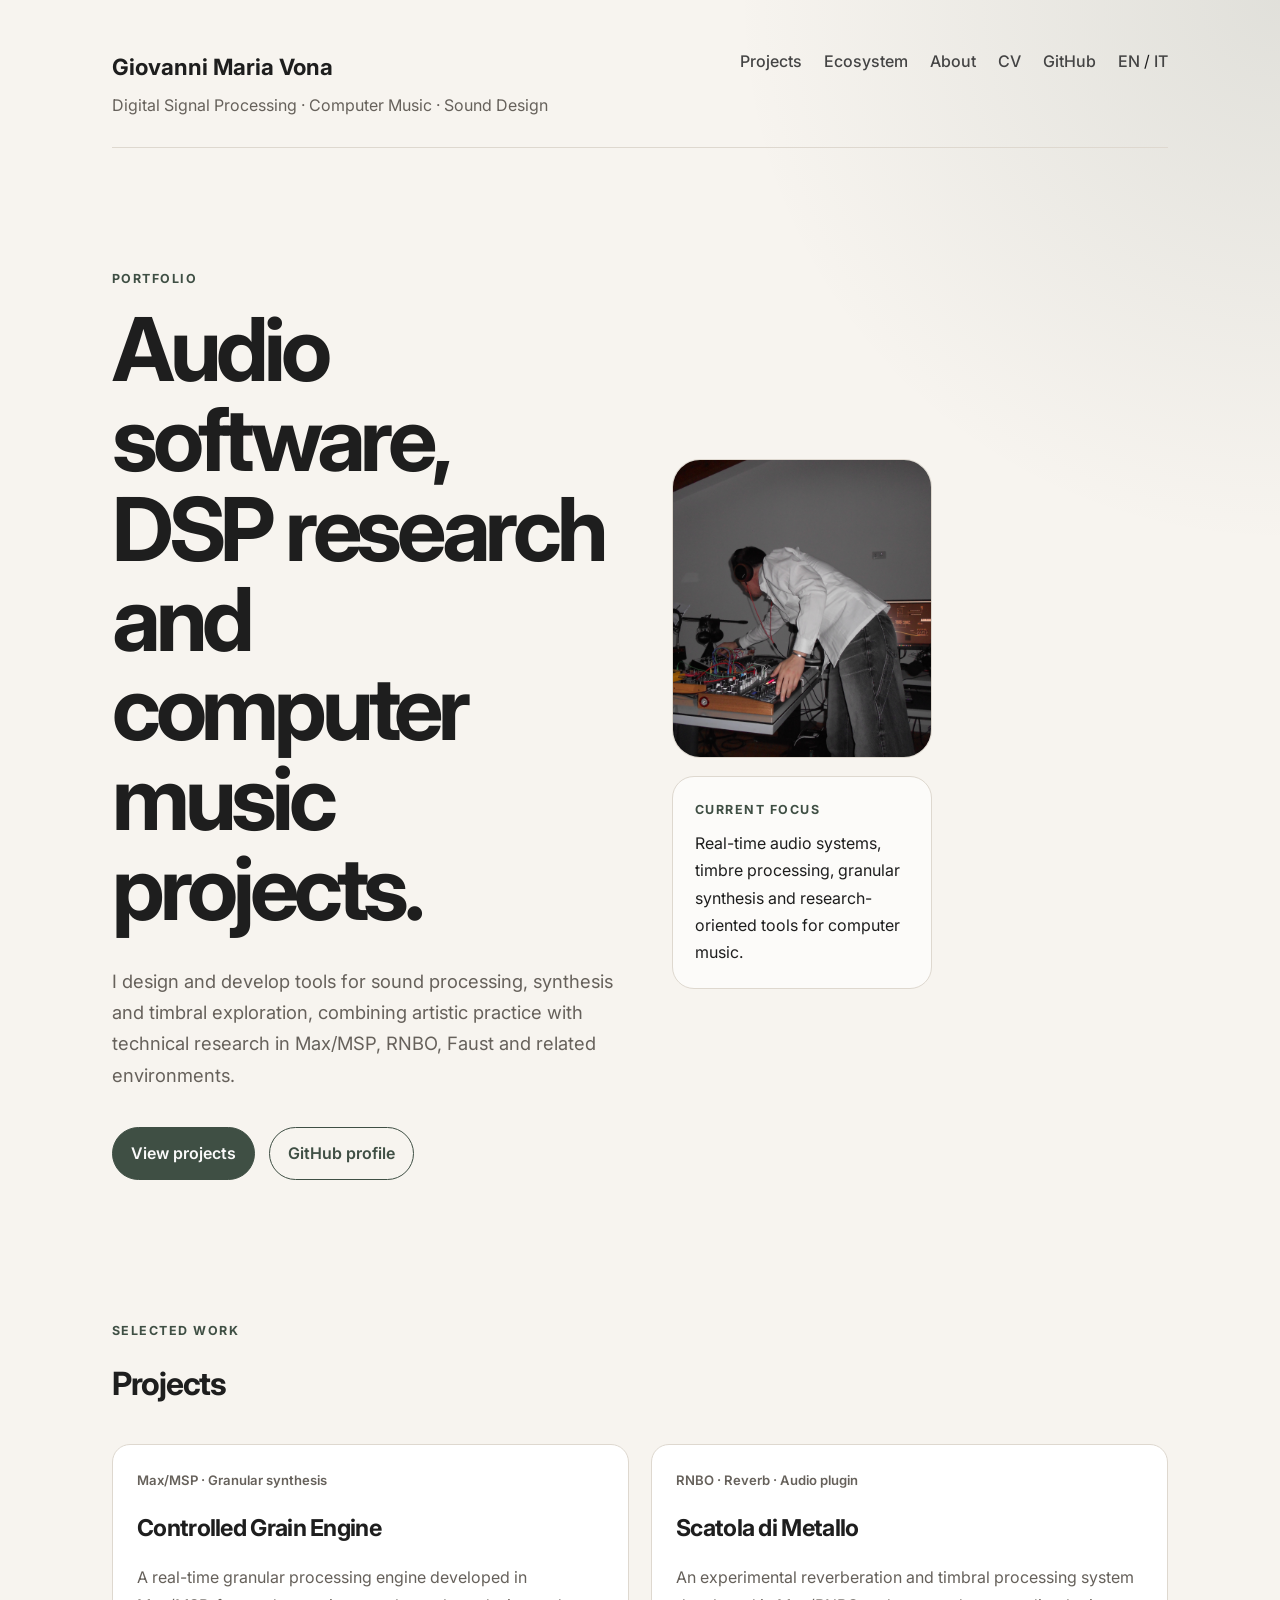
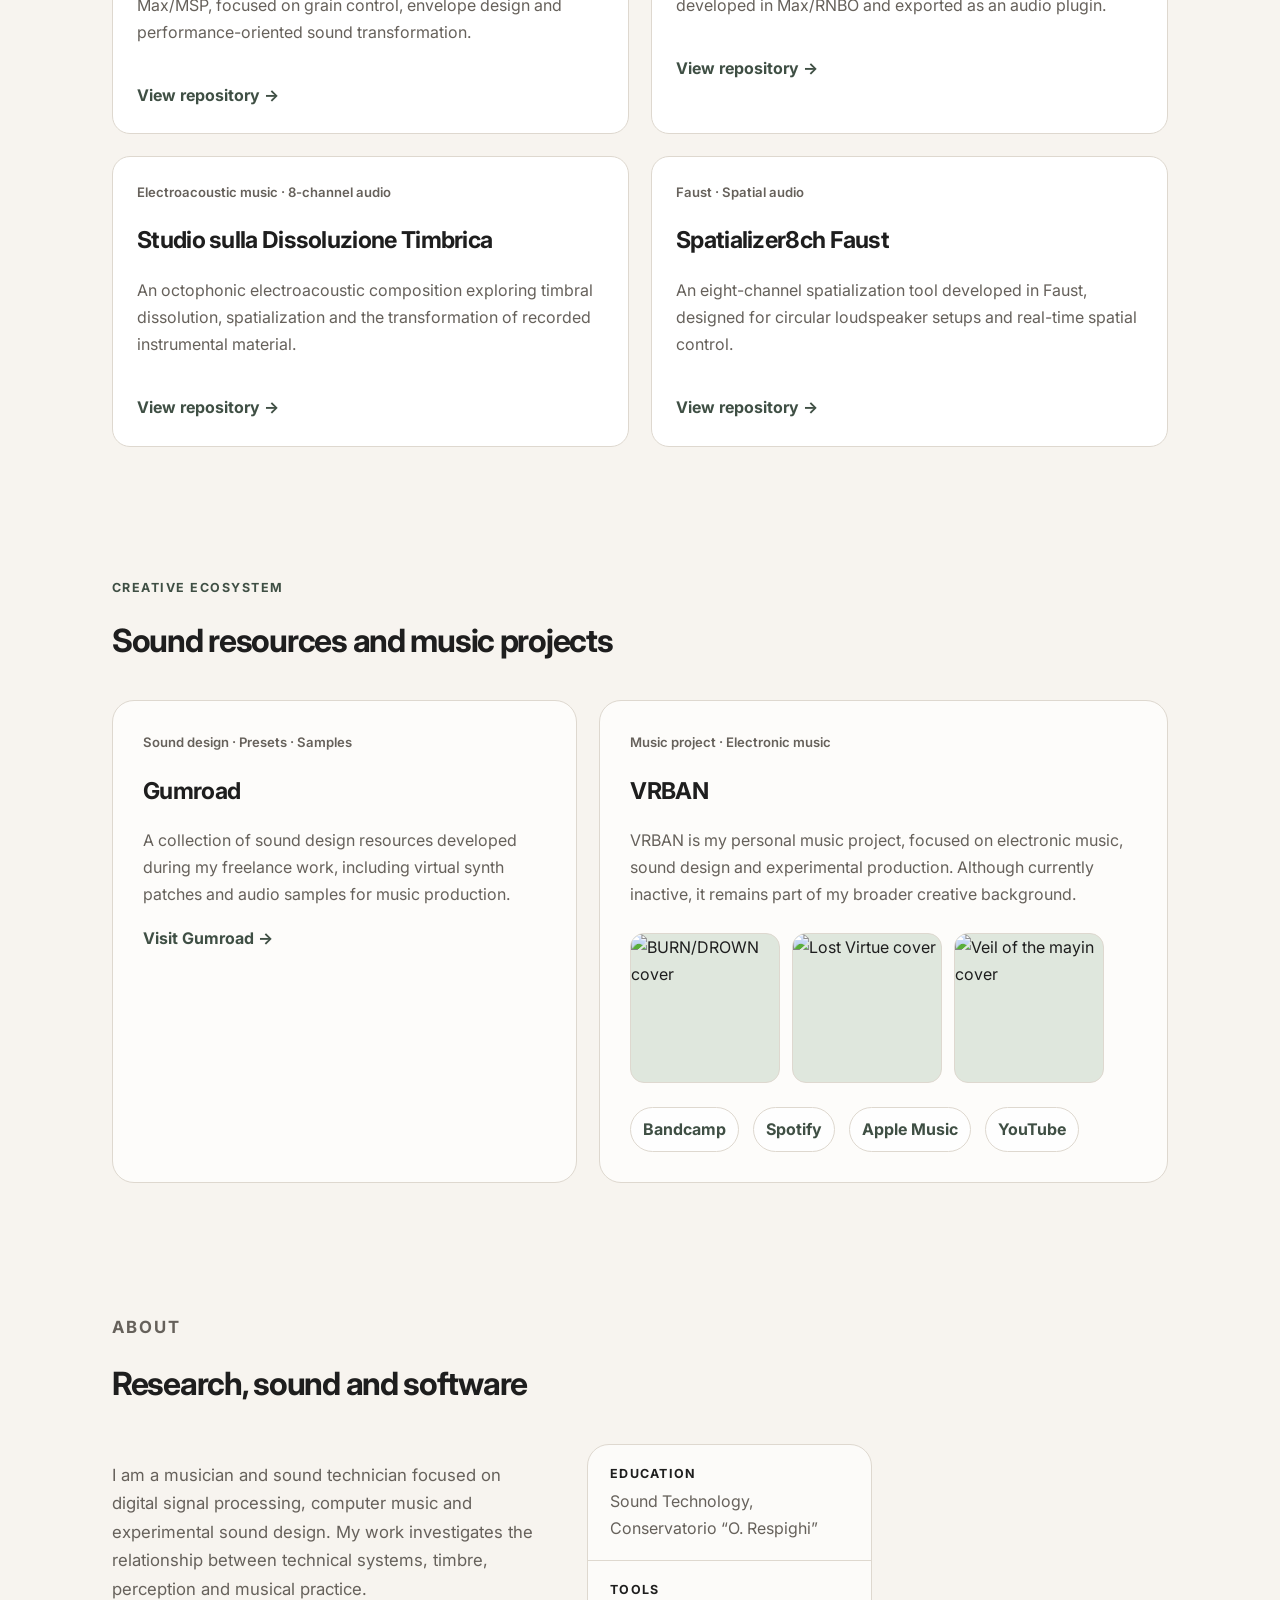
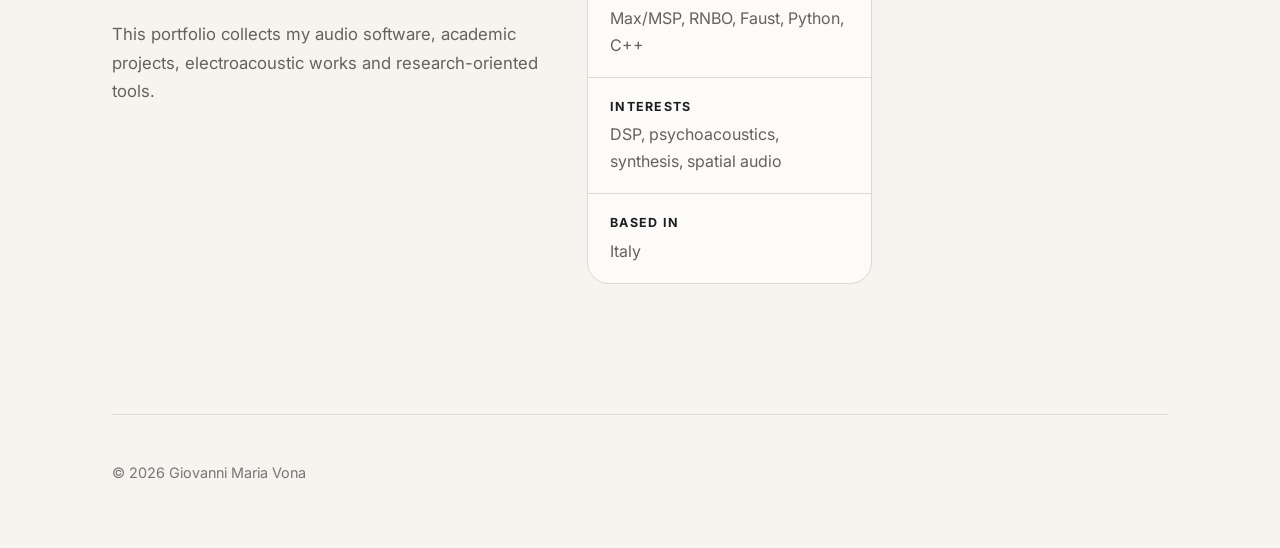
==== commit a3946a1d: "Update index.html" ====
--- a/index.html
+++ b/index.html
@@ -93,12 +93,12 @@
             <div class="project-grid">
 
                 <article class="project-card">
-                    <img
+                    <!-- <img
                         class="project-cover"
                         src="/assets/img/projects/cge-cover.png"
                         alt="Controlled Grain Engine project illustration"
                         style="display: block; width: 100%; max-width: 100%; height: auto; aspect-ratio: 4 / 3; object-fit: cover;"
-                    >
+                    > -->
                     <p class="project-type">Max/MSP · Granular synthesis</p>
                     <h3>Controlled Grain Engine</h3>
                     <p>
@@ -110,12 +110,12 @@
                 </article>
 
                 <article class="project-card">
-                    <img
+                    <!-- <img
                         class="project-cover"
                         src="/assets/img/projects/sdm-cover.png"
                         alt="Scatola di Metallo project illustration"
                         style="display: block; width: 100%; max-width: 100%; height: auto; aspect-ratio: 4 / 3; object-fit: cover;"
-                    >
+                    > -->
                     <p class="project-type">RNBO · Reverb · Audio plugin</p>
                     <h3>Scatola di Metallo</h3>
                     <p>
@@ -126,12 +126,12 @@
                 </article>
 
                 <article class="project-card">
-                    <img
+                    <!-- <img
                         class="project-cover"
                         src="/assets/img/projects/ssdt-cover.png"
                         alt="Studio sulla Dissoluzione Timbrica project illustration"
                         style="display: block; width: 100%; max-width: 100%; height: auto; aspect-ratio: 4 / 3; object-fit: cover;"
-                    >
+                    > -->
                     <p class="project-type">Electroacoustic music · 8-channel audio</p>
                     <h3>Studio sulla Dissoluzione Timbrica</h3>
                     <p>
@@ -143,12 +143,12 @@
                 </article>
 
                 <article class="project-card">
-                    <img
+                    <!-- <img
                         class="project-cover"
                         src="/assets/img/projects/sp8ch-cover.png"
                         alt="Spatializer8ch Faust project illustration"
                         style="display: block; width: 100%; max-width: 100%; height: auto; aspect-ratio: 4 / 3; object-fit: cover;"
-                    >
+                    > -->
                     <p class="project-type">Faust · Spatial audio</p>
                     <h3>Spatializer8ch Faust</h3>
                     <p>
@@ -182,11 +182,11 @@
                         samples for music production.
                     </p>
 
-                    <p>
+                    <!-- <p>
                         I also plan to use this space for future tools and larger audio
                         projects, including experimental DSP systems distributed either
                         commercially or as donation-supported releases.
-                    </p>
+                    </p> -->
 
                     <a href="https://giovannimariavona.gumroad.com/" target="_blank" rel="noopener noreferrer">
                         Visit Gumroad →
@@ -275,4 +275,4 @@
 
 </body>
 
-</html>+</html>
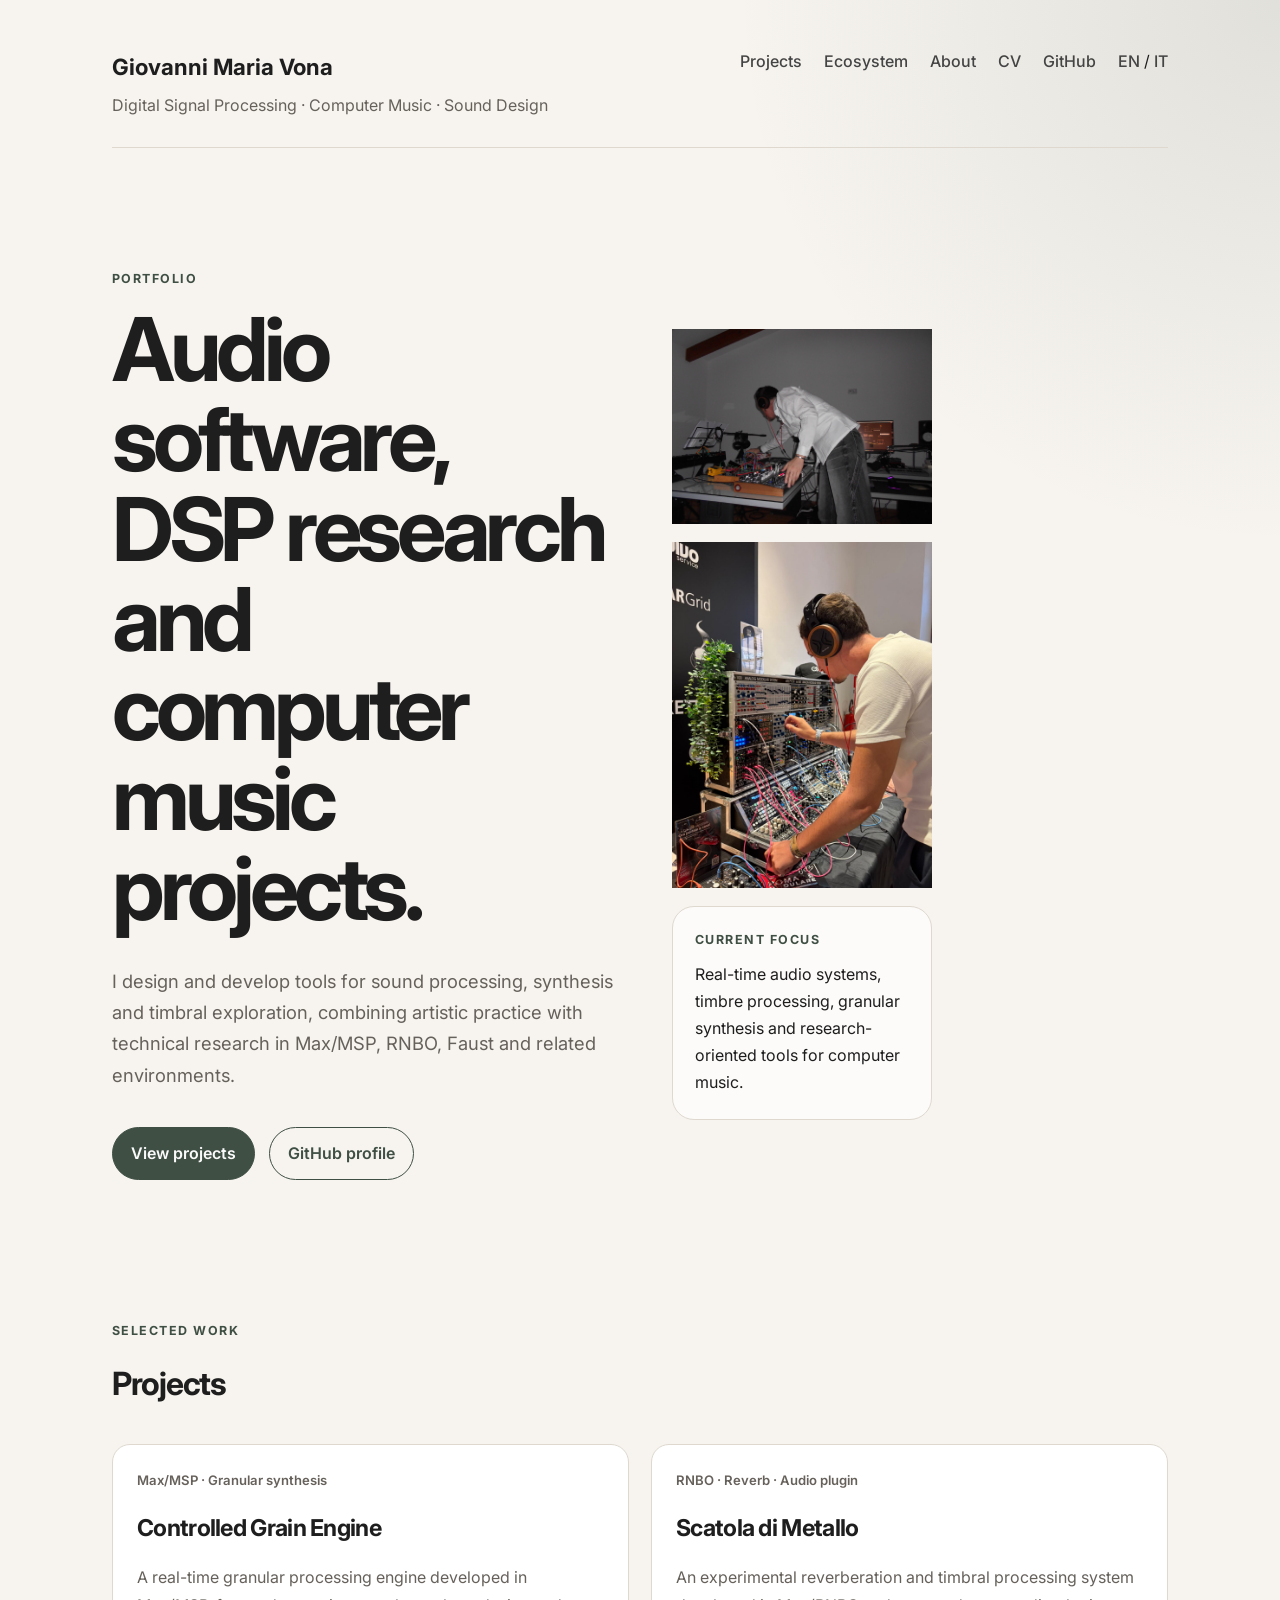
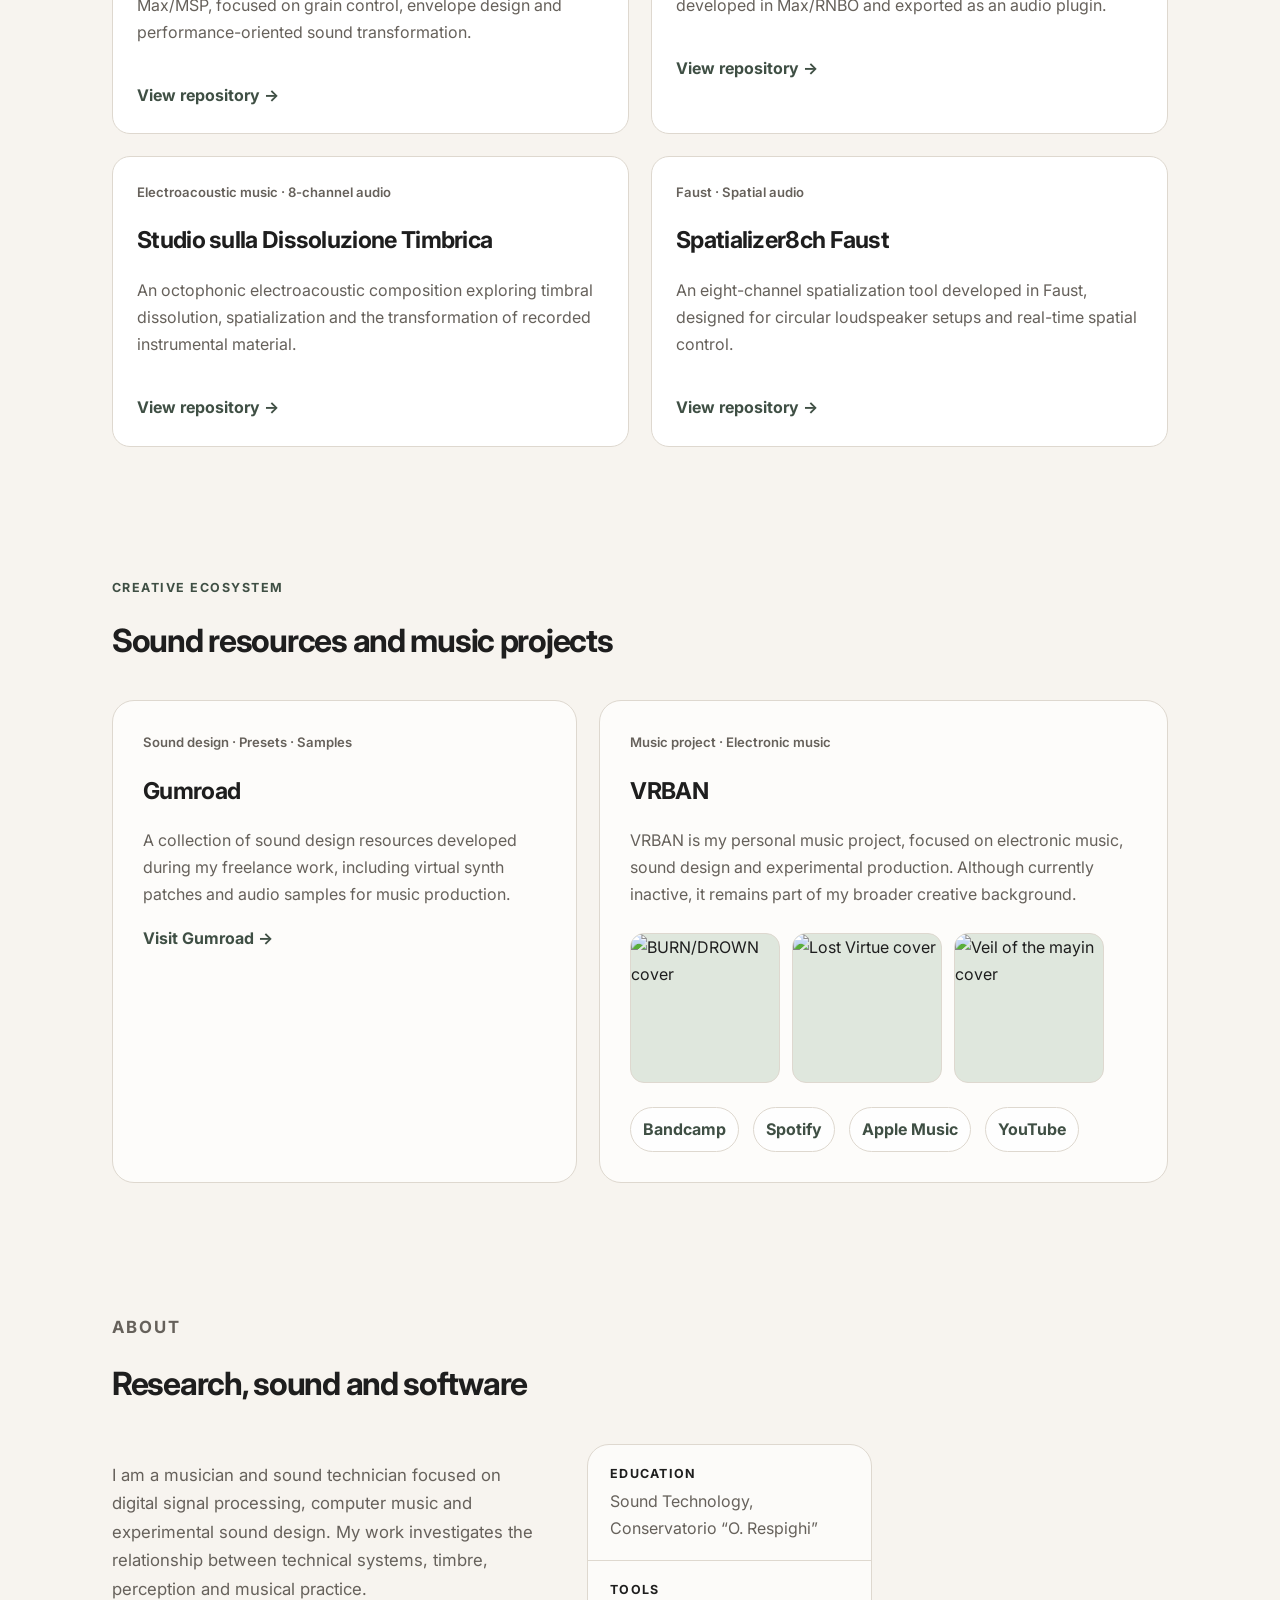
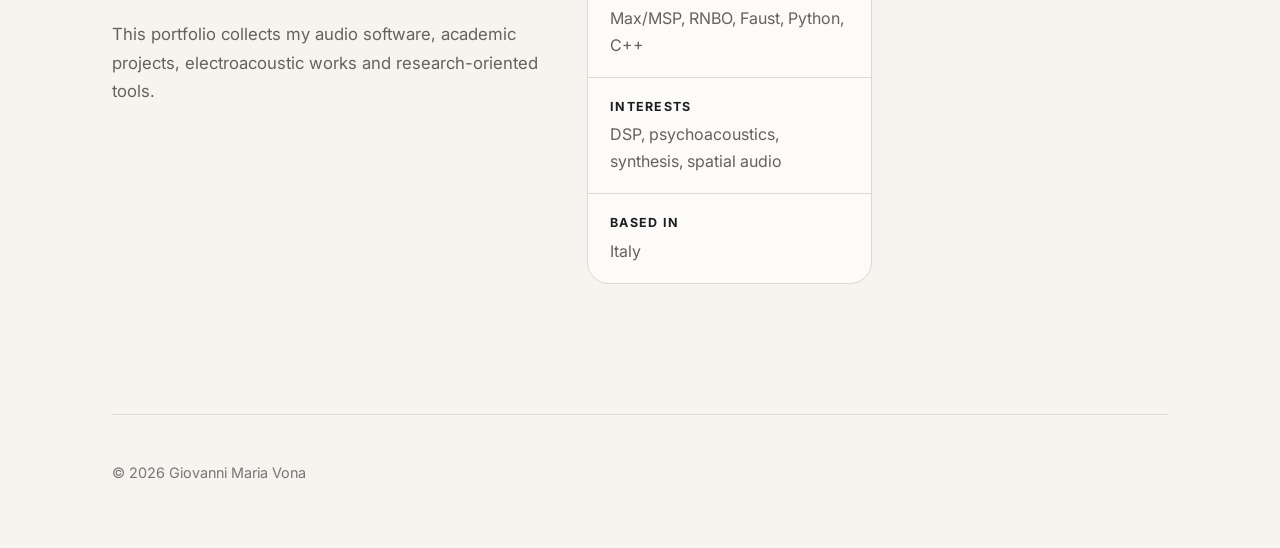
==== commit 92661971: "Include modular.jpg in index.html" ====
--- a/index.html
+++ b/index.html
@@ -69,7 +69,8 @@
 
             <aside class="hero-visual">
 
-                <img src="assets/img/profile.jpg" alt="Portrait of Giovanni Maria Vona" class="profile-photo">
+                <img src="assets/img/profile.jpg" alt="1st portrait of Giovanni Maria Vona" class="profile-photo-1">
+                <img src="assets/img/modular.jpg" alt="2nd portrait of Giovanni Maria Vona" class="profile-photo-2">
 
                 <div class="profile-note">
                     <p class="eyebrow">Current focus</p>
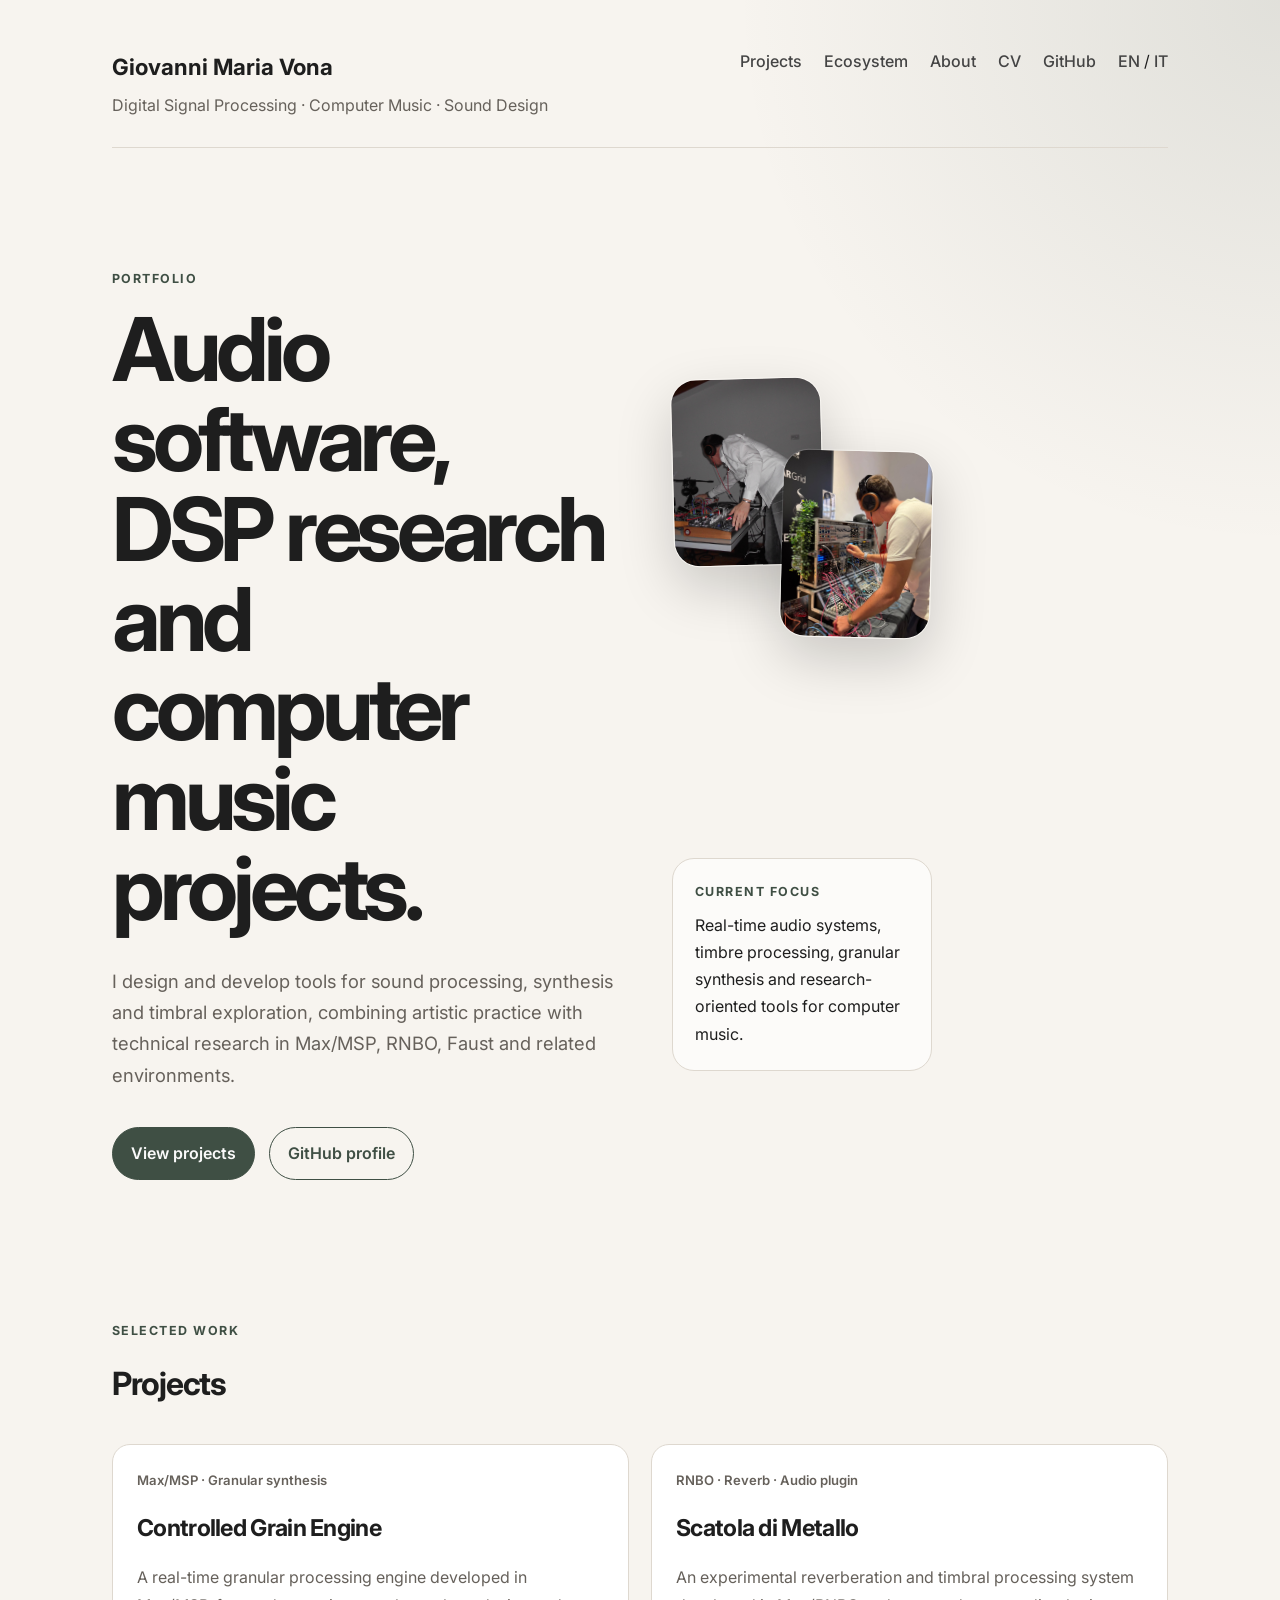
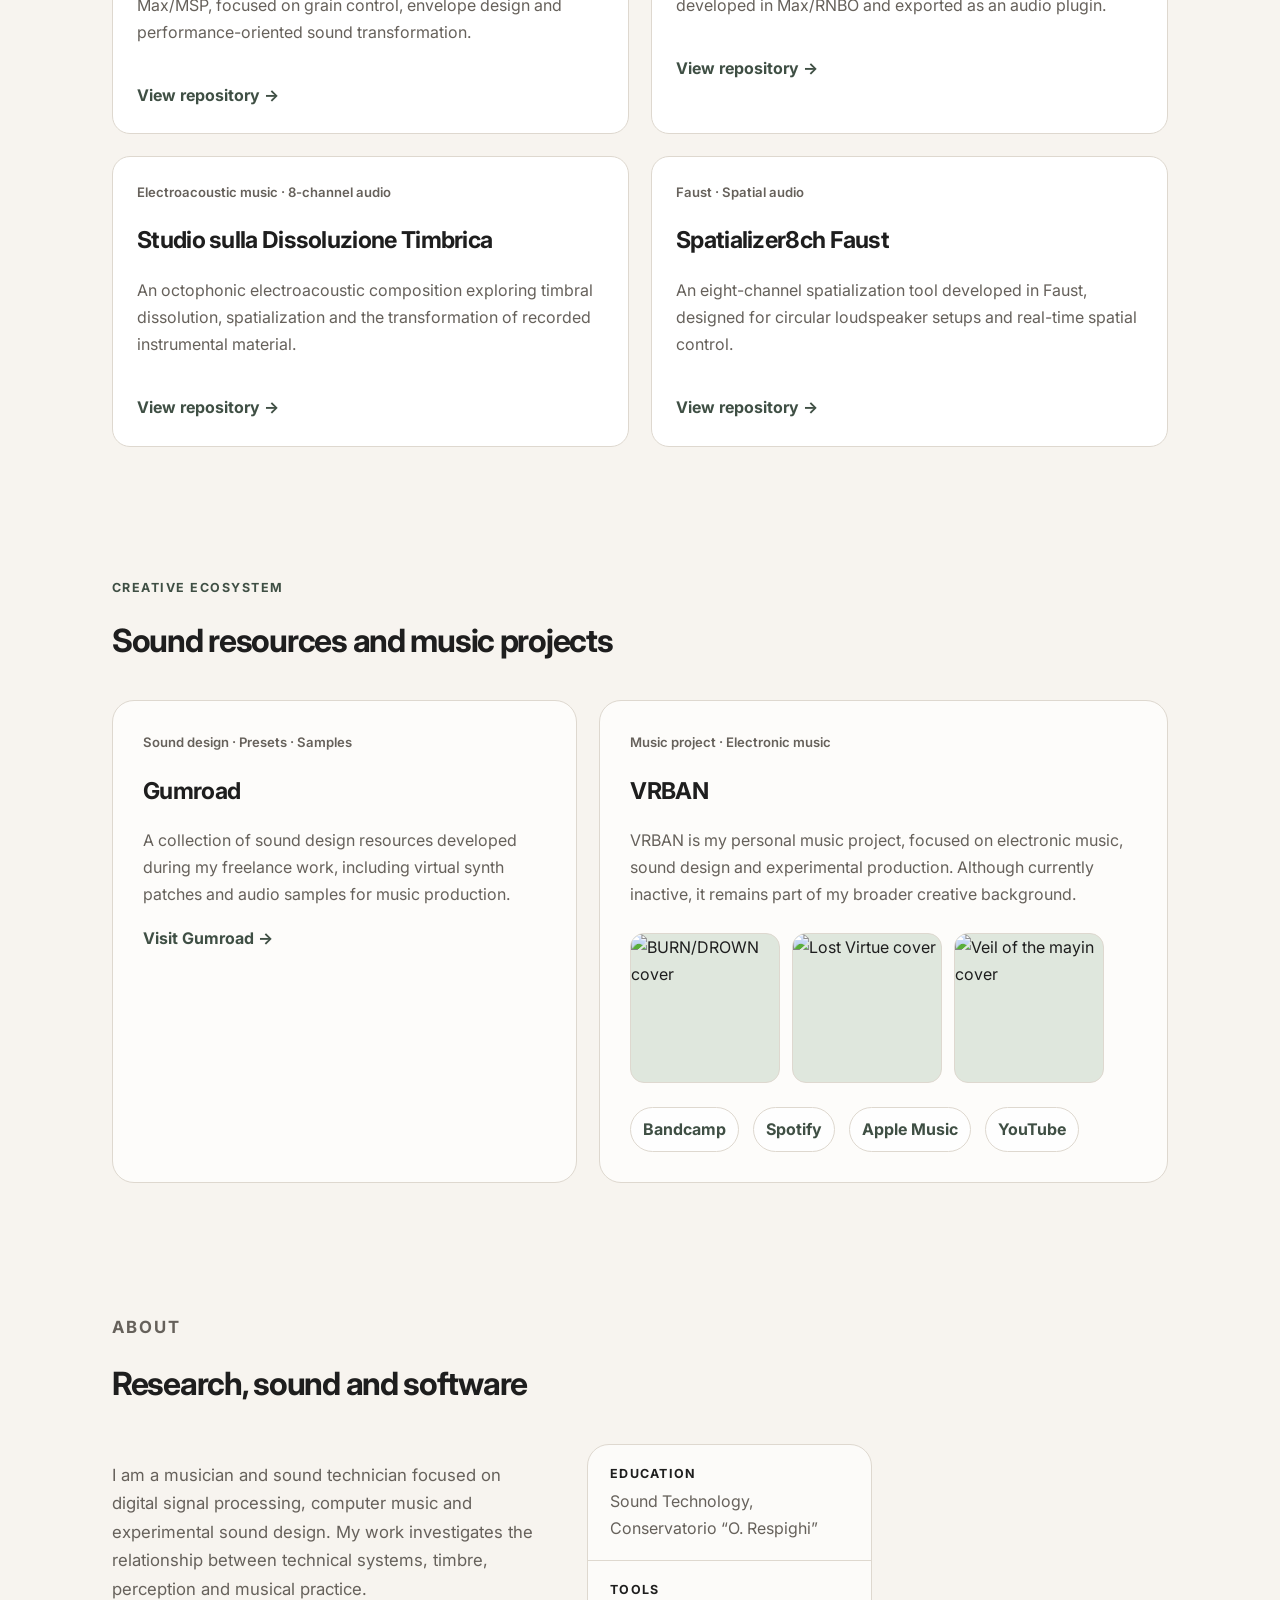
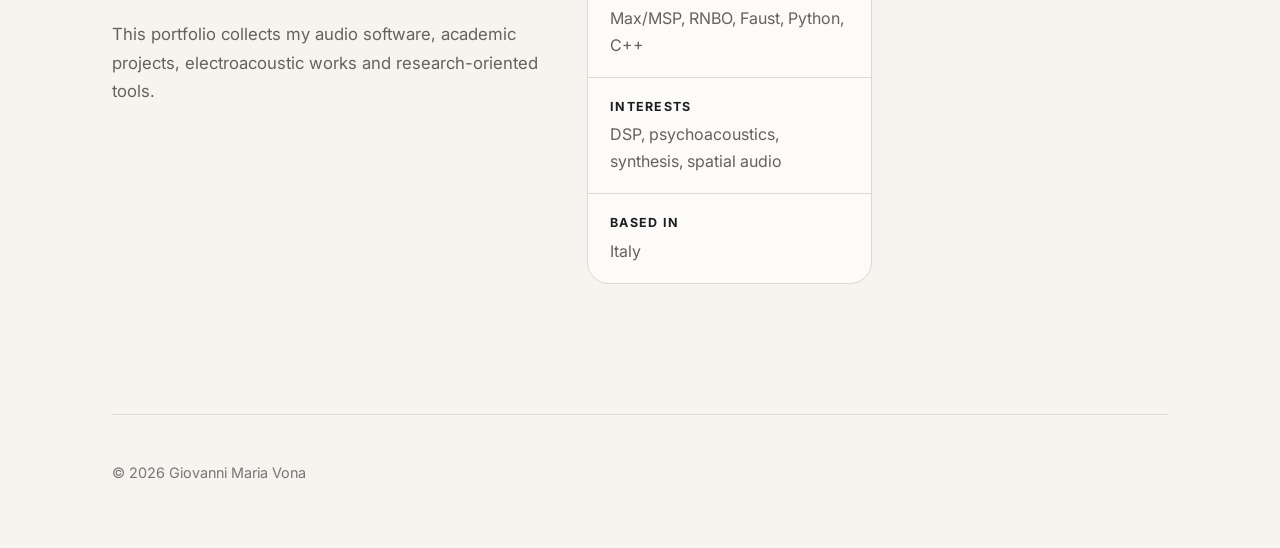
==== commit 93ccecba: "Update index.html" ====
--- a/index.html
+++ b/index.html
@@ -15,6 +15,104 @@
     <link href="https://fonts.googleapis.com/css2?family=Inter:wght@300;400;500;600;700&display=swap" rel="stylesheet">
 
     <link rel="stylesheet" href="assets/css/style.css">
+
+    <style>
+        /* Hero portrait composition */
+        .hero-visual {
+            position: relative;
+        }
+
+        .hero-photo-composition {
+            width: min(100%, 560px);
+            margin: 0 auto 2rem;
+            display: grid;
+            grid-template-columns: repeat(2, minmax(0, 1fr));
+            gap: 0.9rem;
+            align-items: start;
+        }
+
+        .hero-photo {
+            display: block;
+            width: 100%;
+            aspect-ratio: 4 / 5;
+            object-fit: cover;
+            border-radius: 26px;
+            border: 1px solid rgba(255, 255, 255, 0.12);
+            box-shadow: 0 22px 55px rgba(0, 0, 0, 0.18);
+            transition: transform 220ms ease, box-shadow 220ms ease;
+        }
+
+        .profile-photo-1 {
+            object-position: center;
+        }
+
+        .profile-photo-2 {
+            object-position: center;
+        }
+
+        .hero-photo:hover {
+            transform: translateY(-4px);
+            box-shadow: 0 28px 65px rgba(0, 0, 0, 0.24);
+        }
+
+        @media (min-width: 800px) {
+            .hero-photo-composition {
+                position: relative;
+                display: block;
+                min-height: 430px;
+            }
+
+            .hero-photo {
+                position: absolute;
+                width: 58%;
+                max-width: 300px;
+            }
+
+            .profile-photo-1 {
+                top: 0;
+                left: 0;
+                z-index: 1;
+                transform: rotate(-1.5deg);
+            }
+
+            .profile-photo-2 {
+                top: 72px;
+                right: 0;
+                z-index: 2;
+                transform: rotate(1.5deg);
+            }
+
+            .profile-photo-1:hover {
+                transform: rotate(-1.5deg) translateY(-6px);
+            }
+
+            .profile-photo-2:hover {
+                transform: rotate(1.5deg) translateY(-6px);
+            }
+        }
+
+        @media (prefers-reduced-motion: reduce) {
+            .hero-photo {
+                transition: none;
+            }
+
+            .hero-photo:hover,
+            .profile-photo-1:hover,
+            .profile-photo-2:hover {
+                transform: none;
+            }
+
+            @media (min-width: 800px) {
+                .profile-photo-1 {
+                    transform: rotate(-1.5deg);
+                }
+
+                .profile-photo-2 {
+                    transform: rotate(1.5deg);
+                }
+            }
+        }
+    </style>
 
 </head>
 
@@ -69,8 +167,18 @@
 
             <aside class="hero-visual">
 
-                <img src="assets/img/profile.jpg" alt="1st portrait of Giovanni Maria Vona" class="profile-photo-1">
-                <img src="assets/img/modular.jpg" alt="2nd portrait of Giovanni Maria Vona" class="profile-photo-2">
+                <div class="hero-photo-composition" aria-label="Portraits of Giovanni Maria Vona">
+                    <img
+                        src="assets/img/profile.jpg"
+                        alt="Portrait of Giovanni Maria Vona"
+                        class="hero-photo profile-photo-1"
+                    >
+                    <img
+                        src="assets/img/modular.jpg"
+                        alt="Giovanni Maria Vona performing with a modular synthesis system"
+                        class="hero-photo profile-photo-2"
+                    >
+                </div>
 
                 <div class="profile-note">
                     <p class="eyebrow">Current focus</p>
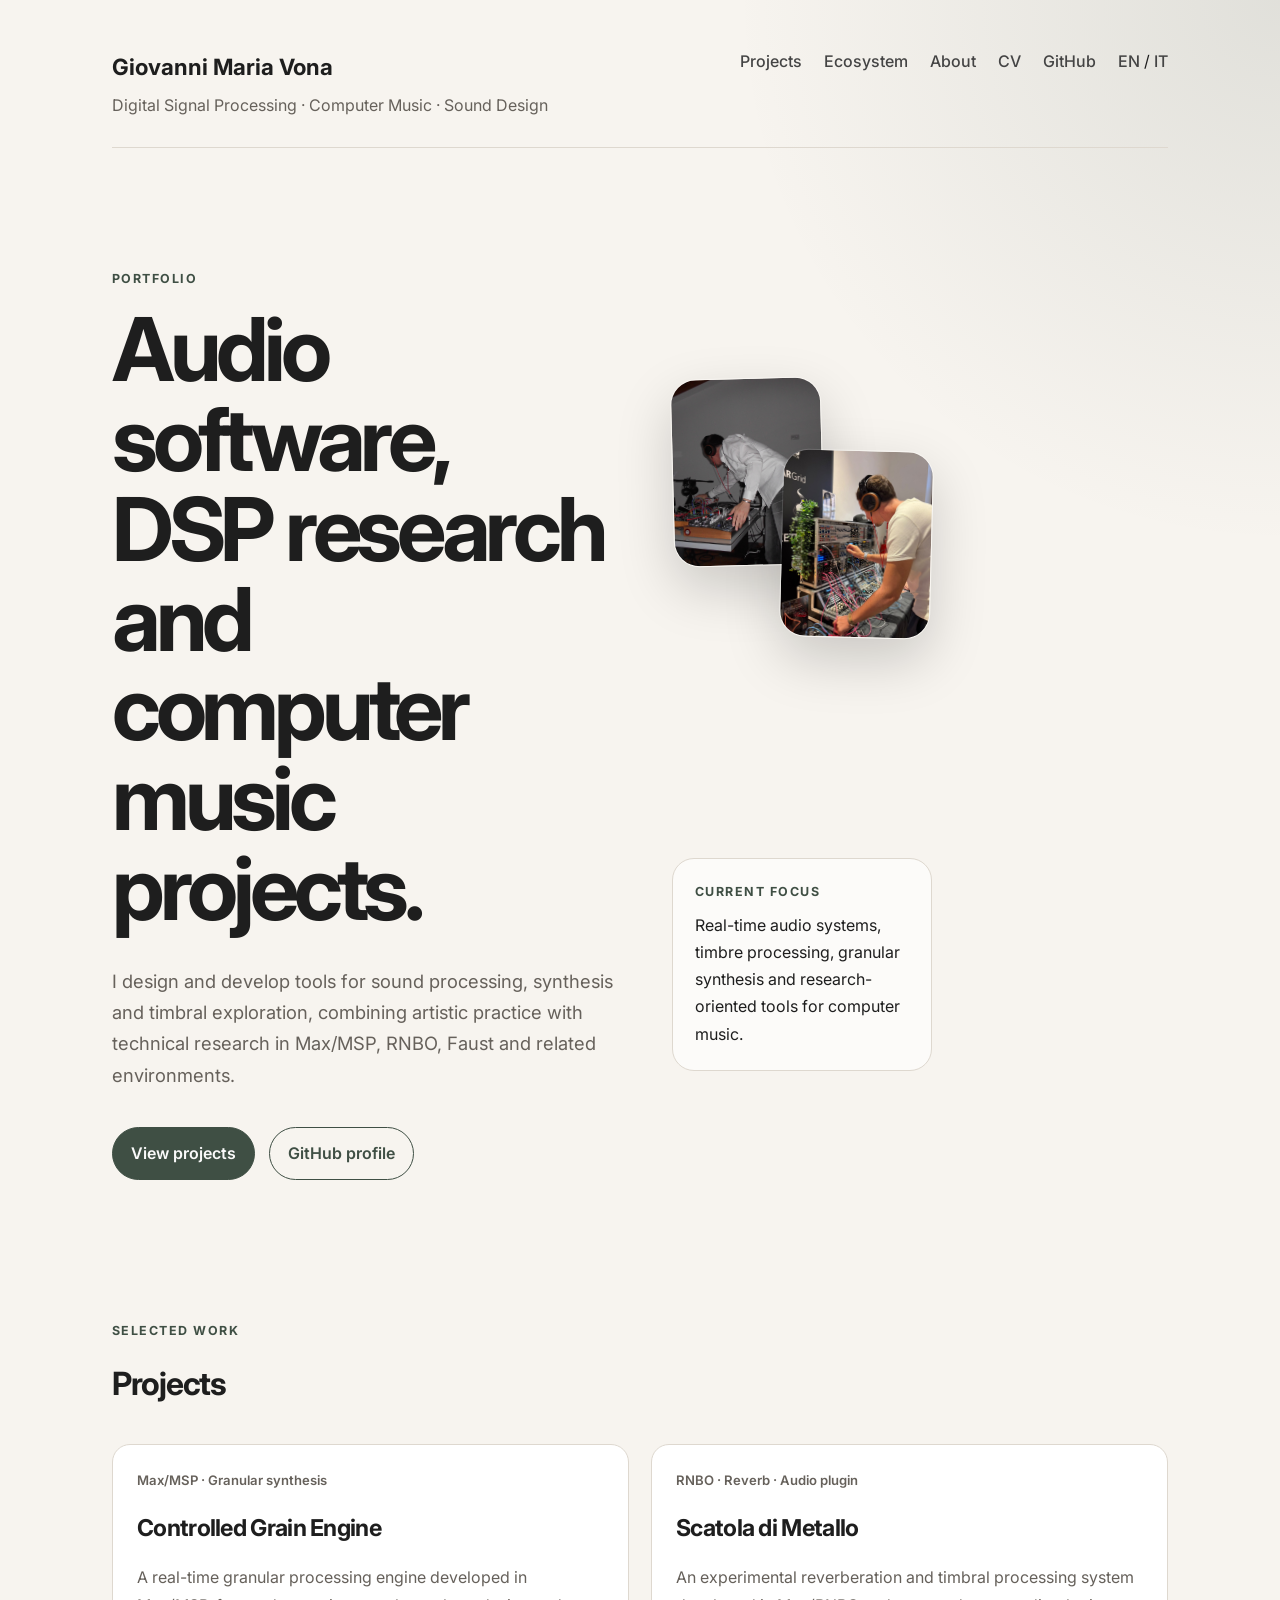
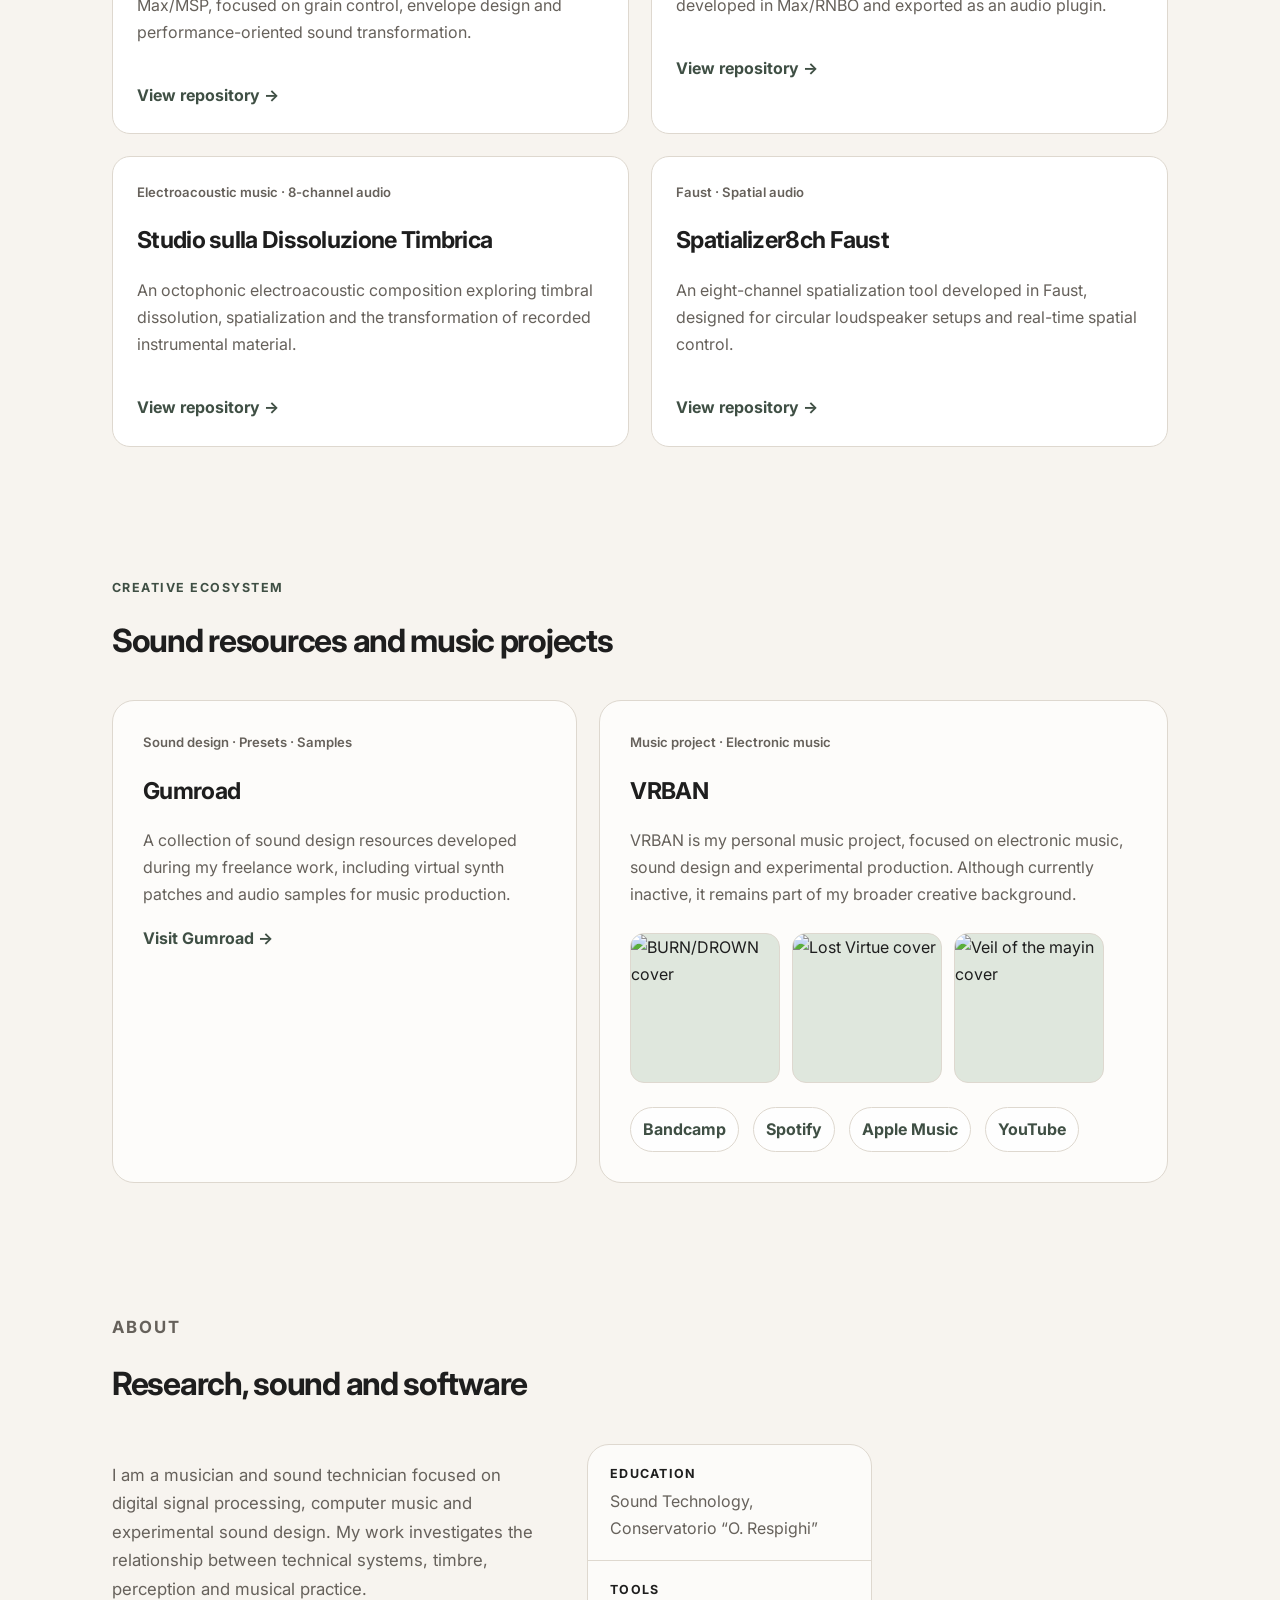
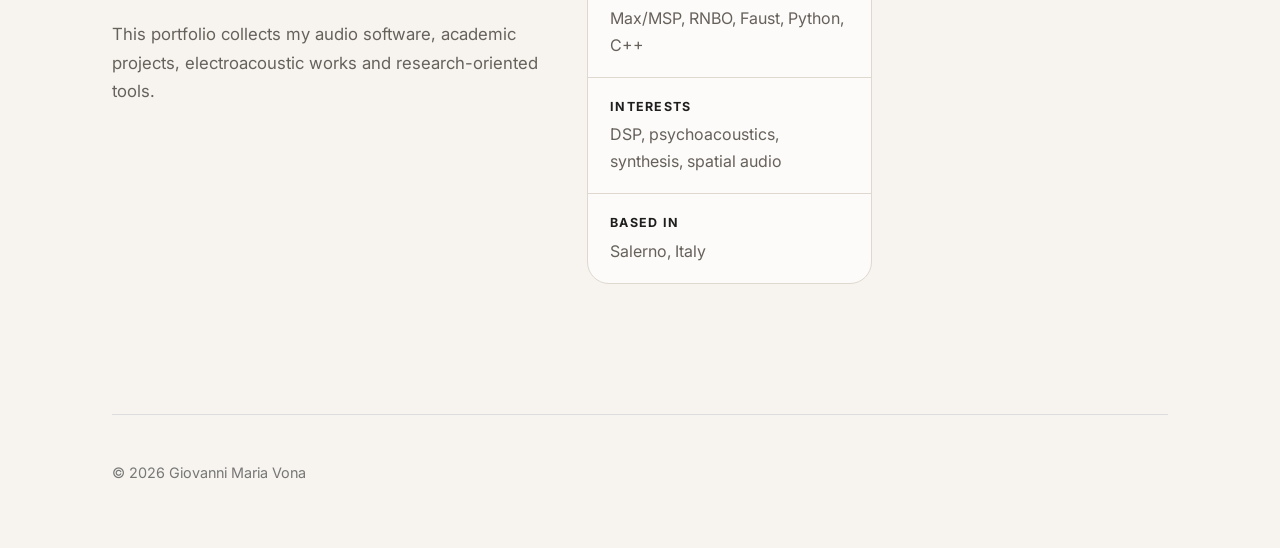
==== commit 9eaa579c: "Update index.html" ====
--- a/index.html
+++ b/index.html
@@ -368,7 +368,7 @@
                     </li>
                     <li>
                         <span>Based in</span>
-                        Italy
+                        Salerno, Italy
                     </li>
                 </ul>
 
